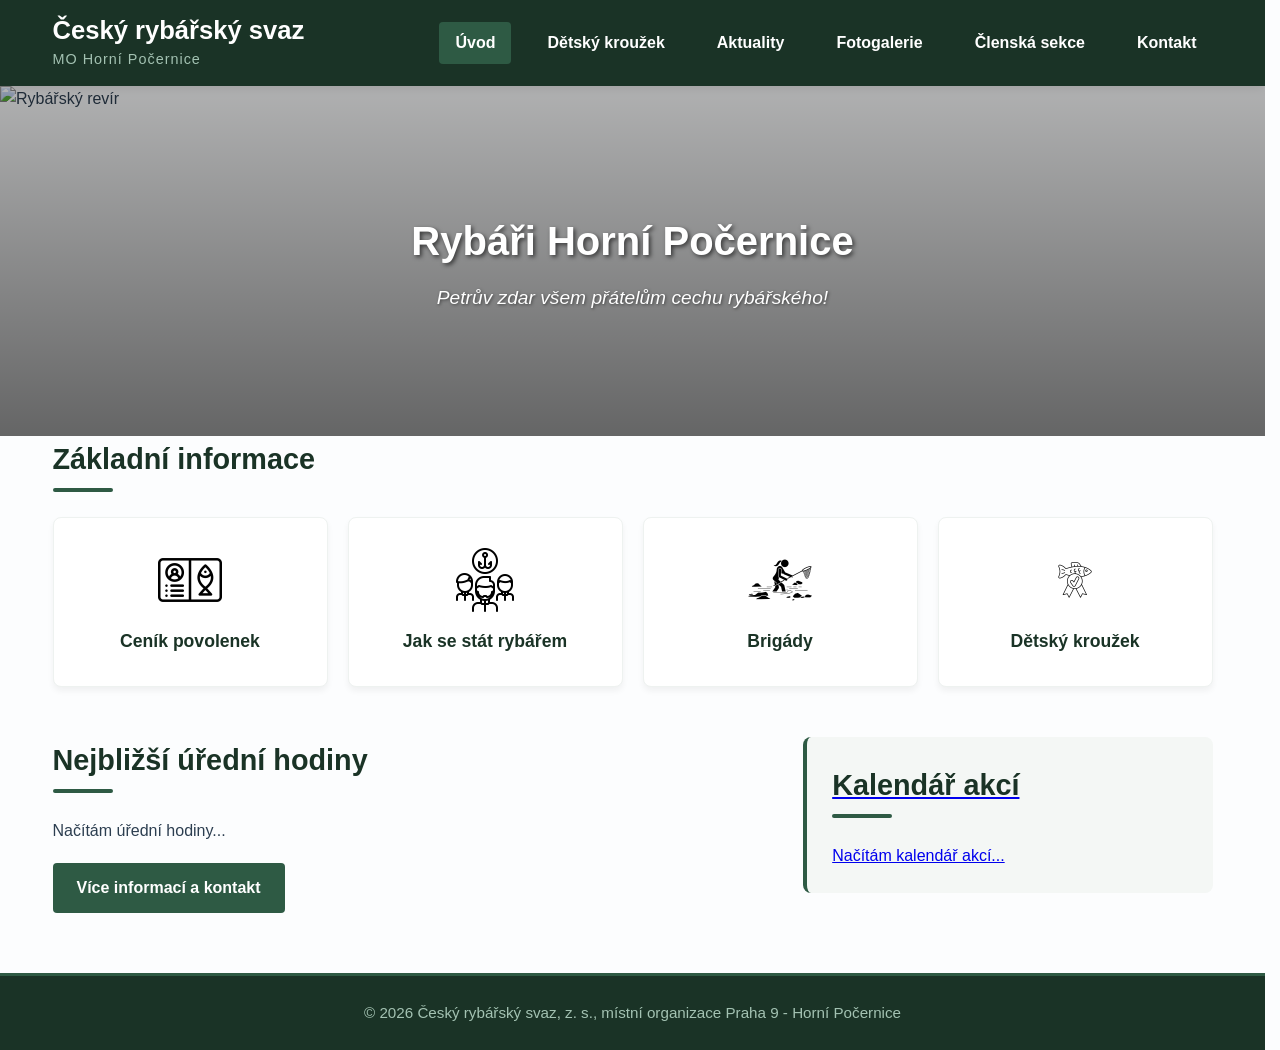
==== index.html @ dadfda5a "Update index.html" ====
<!DOCTYPE html>
<html lang="cs">
<head>
    <meta charset="UTF-8">
    <meta name="viewport" content="width=device-width, initial-scale=1.0">
    <title>ČRS MO Horní Počernice - Oficiální web</title>
    <link rel="stylesheet" href="style.css">
    <link rel="stylesheet" href="https://cdnjs.cloudflare.com/ajax/libs/font-awesome/6.0.0/css/all.min.css">
	<link rel="icon" href="data:image/svg+xml,<svg xmlns='http://www.w3.org/2000/svg' viewBox='0 0 64 64'><circle cx='32' cy='32' r='30' fill='%231a3326'/><path d='M14 32c12-14 26-10 32 0-6 10-20 14-32 0z' fill='%23ffffff'/><path d='M42 32l12-8v16z' fill='%23ffffff'/><circle cx='23' cy='29' r='2' fill='%231a3326'/></svg>">
</head>
<body>
    <header>
        <div class="container header-flex">
            <div class="logo-area">
                <a href="index.html" style="text-decoration: none; color: inherit;">
                    <h1>Český rybářský svaz</h1>
                    <span>MO Horní Počernice</span>
                </a>
            </div>
            <nav>
                <a href="index.html" class="active">Úvod</a>
                <a href="detsky_krouzek.html">Dětský kroužek</a>
                <a href="aktuality.html">Aktuality</a>
				<a href="fotogalerie.html">Fotogalerie</a>
				<a href="clenska_sekce.html">Členská sekce</a>
                <a href="kontakt.html">Kontakt</a>
            </nav>
        </div>
    </header>

    <div class="main-banner">
        <img src="header.png" alt="Rybářský revír" class="banner-image">
        <div class="banner-overlay">
            <div class="container">
                <h2>Rybáři Horní Počernice</h2>
                <p>Petrův zdar všem přátelům cechu rybářského!</p>
            </div>
        </div>
    </div>

    <main class="container">
        <section class="quick-links">
            <h2 class="section-title">Základní informace</h2>
            <div class="grid-links">
                <a href="https://www.rybsvaz.cz/povolenka-k-lovu" class="link-card" target="_blank" rel="noopener noreferrer">
                    <img src="icon-povolenka.png" alt="Povolenky">
                    <span>Ceník povolenek</span>
                </a>
                <a href="https://www.rybsvaz.cz/jak-se-stat-rybarem" class="link-card" target="_blank" rel="noopener noreferrer">
                    <img src="icon-clenstvi.png" alt="Členství">
                    <span>Jak se stát rybářem</span>
                </a>
                <a href="https://www.rybsvaz.cz/mo/-/praha-9-horni-pocernice" class="link-card" target="_blank" rel="noopener noreferrer">
                    <img src="icon-brigady.png" alt="Brigády">
                    <span>Brigády</span>
                </a>
                <a href="detsky_krouzek.html" class="link-card" rel="noopener noreferrer">
                    <img src="icon-zkousky.png" alt="Zkoušky">
                    <span>Dětský kroužek</span>
                </a>
            </div>
        </section>

        <div class="flex-news-cal">
            <section class="news-list">
                <h2 class="section-title">Nejbližší úřední hodiny</h2>
                
                <div class="uredni-hodiny-wrapper">
                    <div id="uredni-hodiny-list">
                        <p>Načítám úřední hodiny...</p>
                    </div>

                    <a href="kontakt.html" class="btn-more" style="margin-top: 20px;">Více informací a kontakt</a>
                </div>
            </section>

            <a href="https://www.rybsvaz.cz/akce?mistniOrganizace=praha-9-horni-pocernice" class="calendar-aside clickable-aside" target="_blank" rel="noopener noreferrer">
                <h2 class="section-title">Kalendář akcí</h2>
    
                <div id="kalendar-list">
                    <p>Načítám kalendář akcí...</p>
                </div>
</a>
        </div>
    </main>

    <footer>
        <div class="container">
            <p>&copy; 2026 Český rybářský svaz, z. s., místní organizace Praha 9 - Horní Počernice</p>
        </div>
    </footer>

    <script src="https://cdn.jsdelivr.net/npm/@supabase/supabase-js@2"></script>
    
    <script src="script.js"></script>
</body>
</html>
---- style.css ----
/* ==========================================================================
   1. ZÁKLADNÍ RESET A NASTAVENÍ STRÁNKY
   ========================================================================== */
* {
    box-sizing: border-box;
    margin: 0;
    padding: 0;
}

html {
    /* FIX: Zabírá místo pro scrollbar dopředu, takže stránka neodskakuje vpravo/vlevo */
    scrollbar-gutter: stable;
}

body {
    font-family: 'Segoe UI', Tahoma, Geneva, Verdana, sans-serif;
    background-color: #fcfdfe;
    color: #2c3e50;
    line-height: 1.6;
}

.container {
    max-width: 1200px;
    margin: 0 auto;
    padding: 0 20px;
}

main {
    padding: 40px 0;
}

/* Společný styl pro nadpisy sekcí / stránek */
.section-title, .page-title {
    font-size: 1.8rem;
    color: #1a3326;
    margin-bottom: 25px;
    position: relative;
    padding-bottom: 10px;
}

.section-title::after, .page-title::after {
    content: '';
    position: absolute;
    bottom: 0;
    left: 0;
    width: 60px;
    height: 4px;
    background-color: #2e5a44;
    border-radius: 2px;
}

/* ==========================================================================
   2. HLAVIČKA A NAVIGACE
   ========================================================================== */
header {
    background-color: #1a3326; /* Tmavá břidlicově zelená */
    color: #ffffff;
    padding: 15px 0;
    box-shadow: 0 2px 10px rgba(0,0,0,0.1);
}

.header-flex {
    display: flex;
    justify-content: space-between;
    align-items: center;
}

.logo-area h1 {
    font-size: 1.6rem;
    font-weight: 700;
    line-height: 1.2;
}

.logo-area span {
    font-size: 0.9rem;
    color: #a3c2b2;
    letter-spacing: 1px;
}

nav {
    display: flex;
    gap: 20px;
}

nav a {
    color: #ffffff;
    text-decoration: none;
    font-weight: 600;
    padding: 8px 16px;
    border-radius: 4px;
    transition: all 0.2s ease;
}

nav a:hover, nav a.active {
    background-color: #2e5a44;
    color: #ffffff;
}

/* ==========================================================================
   3. HLAVNÍ BANNER (HERO SEKCE NA ÚVODU)
   ========================================================================== */
.main-banner {
    position: relative;
    height: 350px;
    overflow: hidden;
}

.banner-image {
    width: 100%;
    height: 100%;
    object-fit: cover;
}

.banner-overlay {
    position: absolute;
    top: 0;
    left: 0;
    right: 0;
    bottom: 0;
    background: linear-gradient(rgba(0,0,0,0.3), rgba(0,0,0,0.6));
    display: flex;
    flex-direction: column;
    justify-content: center;
    align-items: center;
    color: #ffffff;
    text-align: center;
    padding: 0 20px;
}

.banner-overlay h2 {
    font-size: 2.5rem;
    margin-bottom: 10px;
    text-shadow: 2px 2px 4px rgba(0,0,0,0.6);
}

.banner-overlay p {
    font-size: 1.2rem;
    font-style: italic;
    text-shadow: 1px 1px 3px rgba(0,0,0,0.5);
}

/* ==========================================================================
   4. RYCHLÉ ODKAZY (GRID KARTY NA ÚVODU)
   ========================================================================== */
.quick-links {
    margin-bottom: 50px;
}

.grid-links {
    display: grid;
    grid-template-columns: repeat(auto-fit, minmax(220px, 1fr));
    gap: 20px;
}

.link-card {
    display: flex;
    flex-direction: column;
    align-items: center;
    justify-content: center;
    background: #ffffff;
    padding: 30px 20px;
    border-radius: 8px;
    text-decoration: none;
    color: #1a3326;
    box-shadow: 0 4px 6px rgba(0,0,0,0.05);
    border: 1px solid #eef2f0;
    transition: all 0.2s ease;
}

.link-card img {
    width: 64px;
    height: 64px;
    margin-bottom: 15px;
    object-fit: contain;
}

.link-card span {
    font-weight: 700;
    font-size: 1.1rem;
    text-align: center;
}

.link-card:hover {
    transform: translateY(-5px);
    box-shadow: 0 8px 15px rgba(46, 90, 68, 0.12);
    border-color: #2e5a44;
}

/* ==========================================================================
   5. ÚVODNÍ STRÁNKA: ROZVRŽENÍ (AKTUALITY VLEVO + KALENDÁŘ VPRAVO)
   ========================================================================== */
.flex-news-cal {
    display: flex;
    gap: 40px;
}

.news-list {
    flex: 2;
}

.calendar-aside {
    flex: 1;
    background-color: #f4f7f5;
    padding: 25px;
    border-radius: 8px;
    border-left: 4px solid #2e5a44;
    height: fit-content;
}

/* --- STYLOVÁNÍ NÁHLEDŮ AKTUALIT (INDEX) --- */
#aktuality-list {
    display: flex;
    flex-direction: column;
    gap: 20px;
    margin-bottom: 25px;
}

.news-entry {
    display: flex;
    gap: 20px;
    background: #ffffff;
    padding: 15px;
    border-radius: 6px;
    box-shadow: 0 2px 5px rgba(0,0,0,0.05);
    border: 1px solid #eef2f0;
    transition: transform 0.2s ease, box-shadow 0.2s ease;
    
    /* DŮLEŽITÉ: Umožňuje roztáhnout klikací plochu na celou kartu */
    position: relative; 
    cursor: pointer;
}

.news-date {
    background-color: #2e5a44;
    color: #ffffff;
    font-weight: bold;
    padding: 10px;
    border-radius: 6px;
    min-width: 65px;
    height: fit-content;
    text-align: center;
    font-size: 0.9rem;
    letter-spacing: 0.5px;
    box-shadow: 0 2px 4px rgba(0,0,0,0.1);
}

.news-content {
    flex: 1;
}

.news-content h3 {
    margin: 0 0 8px 0;
    font-size: 1.3rem;
}

.news-content h3 a {
    color: #1a3326;
    text-decoration: none;
    transition: color 0.2s;
}

/* TRIK: Neviditelná vrstva odkazu přes celou plochu .news-entry */
.news-entry h3 a::after {
    content: "";
    position: absolute;
    top: 0;
    left: 0;
    right: 0;
    bottom: 0;
    z-index: 1;
}

.news-content p {
    margin: 0;
    color: #555555;
    font-size: 0.95rem;
}

/* Hover efekty pro celou klikací kartu */
.news-entry:hover {
    transform: translateY(-3px);
    box-shadow: 0 5px 15px rgba(46, 90, 68, 0.1);
}

.news-entry:hover .news-content h3 a {
    color: #438463;
}

/* Tlačítko "Všechny aktuality" */
.btn-more {
    display: inline-block;
    background: #2e5a44;
    color: #ffffff;
    text-decoration: none;
    padding: 12px 24px;
    border-radius: 4px;
    font-weight: bold;
    transition: background 0.2s;
}

.btn-more:hover {
    background: #1d3a2b;
}

/* --- ZVLÁŠTNÍ ÚPRAVA PRO KOMPAKTNÍ ÚŘEDNÍ HODINY --- */
.uredni-hodiny-wrapper {
    max-width: 320px;
    width: 100%;
}

.news-entry-hours {
    display: flex;
    gap: 20px;
    background: #ffffff;
    padding: 15px;
    border-radius: 6px;
    box-shadow: 0 2px 5px rgba(0,0,0,0.05);
    border: 1px solid #eef2f0;
    margin-bottom: 15px;
}

.news-content-hours {
    display: flex;
    align-items: center;
    flex: 1;
}

.news-content-hours p {
    margin: 0;
    white-space: nowrap;
    color: #2c3e50;
    font-size: 1rem;
}

.btn-more-hours {
    display: block;
    background: #2e5a44;
    color: #ffffff;
    text-decoration: none;
    padding: 12px 24px;
    border-radius: 4px;
    font-weight: bold;
    transition: background 0.2s;
    margin-top: 20px;
    text-align: center;
}

.btn-more-hours:hover {
    background: #1d3a2b;
}

/* --- STYLOVÁNÍ MINIKALENDÁŘE --- */
#kalendar-list {
    display: flex;
    flex-direction: column;
    gap: 15px;
}

.cal-item {
    display: flex;
    align-items: center;
    gap: 15px;
    padding: 12px 0;
    border-bottom: 1px solid #e0e6e2;
}

.cal-item:last-child {
    border-bottom: none;
}

.cal-date {
    background: #ffffff;
    border: 2px solid #2e5a44;
    border-radius: 6px;
    min-width: 55px;
    text-align: center;
    box-shadow: 0 2px 4px rgba(0,0,0,0.05);
    overflow: hidden;
}

.cal-date strong {
    display: block;
    font-size: 1.3rem;
    color: #2e5a44;
    padding-top: 3px;
    line-height: 1.1;
}

.cal-date span {
    display: block;
    background: #2e5a44;
    color: #ffffff;
    font-size: 0.75rem;
    text-transform: uppercase;
    padding: 2px 0;
    font-weight: bold;
}

.cal-info {
    font-weight: 600;
    color: #1a3326;
    font-size: 1rem;
    line-height: 1.3;
}

.cal-info small {
    color: #666666;
    font-weight: normal;
    display: inline-block;
    margin-top: 4px;
}

/* ==========================================================================
   6. STRÁNKA: AKTUALITY (AKTUALITY.HTML - PROUD PLNÝCH ČLÁNKŮ)
   ========================================================================== */
.archiv-stream {
    display: flex;
    flex-direction: column;
    gap: 40px;
    margin-top: 30px;
}

.full-article-card {
    background: #ffffff;
    padding: 35px;
    border-radius: 8px;
    box-shadow: 0 4px 10px rgba(0,0,0,0.04);
    border: 1px solid #eef2f0;
}

.article-meta {
    display: inline-block;
    background: #2e5a44;
    color: #ffffff;
    padding: 5px 12px;
    border-radius: 4px;
    font-weight: bold;
    font-size: 0.9rem;
    margin-bottom: 15px;
}

.full-article-card h2 {
    color: #1a3326;
    font-size: 1.8rem;
    margin-bottom: 15px;
    line-height: 1.3;
}

.article-image {
    width: 100%;
    max-height: 450px;
    object-fit: cover;
    border-radius: 6px;
    margin-bottom: 20px;
}

.article-perex {
    font-size: 1.15rem;
    color: #4a5568;
    font-style: italic;
    margin-bottom: 20px;
    line-height: 1.6;
    border-left: 4px solid #2e5a44;
    padding-left: 15px;
}

.article-body {
    font-size: 1.05rem;
    color: #2d3748;
    line-height: 1.8;
    white-space: pre-line; /* Klíčové: drží odstavce a entery ze Supabase */
}

/* ==========================================================================
   7. STRÁNKA: KONTAKT (KONTAKT.HTML)
   ========================================================================== */
.contact-grid {
    display: grid;
    grid-template-columns: 1fr 1fr;
    gap: 40px;
    align-items: start;
}

.contact-info {
    display: flex;
    flex-direction: column;
    gap: 25px;
}

.contact-card {
    background: #ffffff;
    padding: 25px;
    border-radius: 8px;
    border: 1px solid #eef2f0;
    border-left: 4px solid #2e5a44;
    box-shadow: 0 3px 8px rgba(0,0,0,0.02);
}

.contact-card h3 {
    color: #1a3326;
    font-size: 1.25rem;
    margin-bottom: 15px;
    display: flex;
    align-items: center;
    gap: 12px;
}

.contact-card h3 i {
    color: #2e5a44;
    font-size: 1.2rem;
}

.contact-card p {
    margin-bottom: 10px;
    color: #4a5568;
}

.contact-card p:last-child {
    margin-bottom: 0;
}

.contact-card strong {
    color: #1a3326;
}

.contact-card a {
    color: #2e5a44;
    text-decoration: none;
    font-weight: 600;
    transition: color 0.2s;
}

.contact-card a:hover {
    color: #438463;
    text-decoration: underline;
}

/* Úřední hodiny v tabulce */
.hours-table {
    width: 100%;
    margin-top: 15px;
    border-collapse: collapse;
}

.hours-table td {
    padding: 8px 0;
    color: #4a5568;
    border-bottom: 1px solid #f0f4f2;
}

.hours-table tr:last-child td {
    border-bottom: none;
}

.hours-table td:first-child {
    width: 30%;
    color: #1a3326;
}

/* --- NOVÝ MODERNÍ GRID PRO ÚŘEDNÍ HODINY ZE SUPABASE --- */
.hours-card-full {
    background: #ffffff;
    border: 1px solid #eef2f0;       /* 1. Nejdřív jemný rámeček kolem dokola */
    border-left: 4px solid #2e5a44;  /* 2. Až POTOM silná zelená linka vlevo */
    border-radius: 8px;
    box-shadow: 0 4px 12px rgba(0,0,0,0.04);
    padding: 25px;
    margin-top: 20px;
}

.hours-header-full {
    display: flex;
    justify-content: space-between;
    align-items: center;
    border-bottom: 1px solid #e0e6e2;
    padding-bottom: 15px;
    margin-bottom: 20px;
    flex-wrap: wrap;
    gap: 15px;
}

.hours-title-full {
    display: flex;
    align-items: center;
    gap: 12px;
}

.hours-icon-full {
    font-size: 1.4rem;
    color: #2e5a44;
}

.hours-title-full h3 {
    margin: 0;
    color: #1a3326;
    font-size: 1.3rem;
    font-weight: 700;
}

.hours-title-full p {
    margin: 4px 0 0 0;
    color: #666666;
    font-size: 0.95rem;
}

.hours-time-badge-full {
    background: #f4f7f5;
    color: #2e5a44;
    padding: 8px 16px;
    border-radius: 20px;
    font-weight: 600;
    font-size: 1rem;
    display: flex;
    align-items: center;
    gap: 8px;
    border: 1px solid #e0e6e2;
}

.hours-grid-full {
    display: grid;
    grid-template-columns: repeat(auto-fill, minmax(110px, 1fr));
    gap: 12px;
}

.date-badge-full {
    background: #fcfdfe;
    border: 1px solid #eef2f0;
    border-radius: 6px;
    padding: 14px 8px;
    text-align: center;
    display: flex;
    flex-direction: column;
    justify-content: center;
    align-items: center;
    transition: all 0.2s ease-in-out;
}

.date-badge-full:hover {
    border-color: #2e5a44;
    background: #f4f7f5;
    transform: translateY(-2px);
}

.date-text-full {
    color: #1a3326;
    font-weight: 600;
    font-size: 1.05rem;
}

.date-badge-next-full {
    background: #f4f7f5;
    border-color: #2e5a44;
    box-shadow: 0 2px 6px rgba(46, 90, 68, 0.12);
}

.date-badge-next-full .date-text-full {
    color: #2e5a44;
    font-weight: 700;
}

.next-label-full {
    font-size: 0.65rem;
    text-transform: uppercase;
    background: #2e5a44;
    color: #ffffff;
    padding: 2px 6px;
    border-radius: 4px;
    margin-bottom: 6px;
    font-weight: 700;
    letter-spacing: 0.5px;
}

/* Sekce s mapou */
.contact-map {
    height: 100%;
}

.map-wrapper {
    width: 100%;
    height: 100%;
    min-height: 500px;
    border-radius: 8px;
    overflow: hidden;
    box-shadow: 0 4px 12px rgba(0,0,0,0.05);
    border: 1px solid #eef2f0;
}

/* ==========================================================================
   8. PATIČKA
   ========================================================================== */
footer {
    background-color: #1a3326;
    color: #a3c2b2;
    text-align: center;
    padding: 25px 0;
    margin-top: 60px;
    font-size: 0.95rem;
    border-top: 3px solid #2e5a44;
}

/* ==========================================================================
   9. RESPONSIVITA (MEDIA QUERIES PRO MOBILY A TABLETY)
   ========================================================================== */
@media (max-width: 992px) {
    .flex-news-cal {
        flex-direction: column;
        gap: 40px;
    }
    
    .uredni-hodiny-wrapper {
        max-width: 100%; /* Na tabletech/mobilech ať se roztáhnou na plnou šířku */
    }

    .contact-grid {
        grid-template-columns: 1fr;
        gap: 30px;
    }

    .map-wrapper {
        min-height: 350px;
    }
}

@media (max-width: 768px) {
    .header-flex {
        flex-direction: column;
        gap: 15px;
        text-align: center;
    }

    .main-banner {
        height: 250px;
    }

    .banner-overlay h2 {
        font-size: 1.8rem;
    }

    .news-entry, .news-entry-hours {
        flex-direction: column;
        gap: 12px;
    }

    .news-date {
        min-width: auto;
        display: inline-block;
        align-self: flex-start;
        padding: 6px 15px;
    }
    
    .full-article-card {
        padding: 20px;
    }
}

/* ==========================================================================
   10. SEKCE: MODERNÍ KOMPAKTNÍ FOTOGALERIE (ALBA V MŘÍŽCE)
   ========================================================================== */
.albums-grid {
    display: grid;
    grid-template-columns: repeat(auto-fill, minmax(320px, 1fr)); /* Na velkém monitoru vytvoří 3 sloupce */
    gap: 30px;
    margin-top: 20px;
}

.album-card {
    background: #ffffff;
    border: 1px solid #eef2f0;
    border-radius: 8px;
    overflow: hidden;
    text-decoration: none;
    box-shadow: 0 4px 10px rgba(0,0,0,0.03);
    transition: transform 0.3s ease, box-shadow 0.3s ease, border-color 0.3s ease;
    display: flex;
    flex-direction: column;
}

.album-card-image {
    position: relative;
    width: 100%;
    aspect-ratio: 4 / 3;
    overflow: hidden;
    background-color: #f4f7f5;
}

.album-card-image img {
    width: 100%;
    height: 100%;
    object-fit: cover;
    display: block;
    transition: transform 0.3s ease;
}

/* Počet fotek v rohu alba */
.album-card-badge {
    position: absolute;
    top: 15px;
    right: 15px;
    background: rgba(26, 51, 38, 0.85); /* Tmavě zelená s průhledností */
    color: #ffffff;
    padding: 4px 12px;
    border-radius: 20px;
    font-size: 0.8rem;
    font-weight: 600;
    backdrop-filter: blur(3px);
}

.album-card-info {
    padding: 18px;
    border-top: 1px solid #f4f7f5;
}

.album-card-info h3 {
    color: #1a3326;
    font-size: 1.15rem;
    font-weight: 700;
    margin: 0;
    transition: color 0.2s ease;
}

/* Efekty při najetí myší na kartu */
.album-card:hover {
    transform: translateY(-5px);
    box-shadow: 0 8px 20px rgba(46, 90, 68, 0.1);
    border-color: #2e5a44;
}

.album-card:hover .album-card-image img {
    transform: scale(1.04);
}

.album-card:hover .album-card-info h3 {
    color: #2e5a44;
}

/* Přizpůsobení pro mobilní telefony */
@media (max-width: 768px) {
    .albums-grid {
        grid-template-columns: 1fr; /* Na mobilu jedno album na řádek přes celou šířku */
        gap: 20px;
    }
}

/* ==========================================================================
   11. SEKCE: ČLENSKÁ SEKCE A PCLOUD ÚLOŽIŠTĚ
   ========================================================================== */
.member-login-card {
    max-width: 450px;
    margin: 60px auto;
    background: #ffffff;
    border: 1px solid #eef2f0;
    border-radius: 8px;
    padding: 40px 30px;
    box-shadow: 0 10px 25px rgba(0,0,0,0.05);
    text-align: center;
}

.login-header {
    margin-bottom: 25px;
}

.login-icon {
    font-size: 2.5rem;
    color: #2e5a44;
    margin-bottom: 15px;
    background: #f4f7f5;
    width: 70px;
    height: 70px;
    line-height: 70px;
    border-radius: 50%;
    display: inline-block;
}

.login-header h3 {
    color: #1a3326;
    font-size: 1.3rem;
    margin-bottom: 8px;
}

.login-header p {
    color: #666;
    font-size: 0.95rem;
}

.member-login-card input[type="password"] {
    width: 100%;
    padding: 12px 15px;
    border: 1px solid #d0dad5;
    border-radius: 6px;
    font-size: 1rem;
    margin-bottom: 15px;
    outline: none;
    transition: border-color 0.2s;
    text-align: center;
}

.member-login-card input[type="password"]:focus {
    border-color: #2e5a44;
    box-shadow: 0 0 0 3px rgba(46, 90, 68, 0.1);
}

.btn-login {
    width: 100%;
    background-color: #2e5a44;
    color: #ffffff;
    border: none;
    padding: 12px;
    font-size: 1rem;
    font-weight: 600;
    border-radius: 6px;
    cursor: pointer;
    transition: background-color 0.2s;
}

.btn-login:hover {
    background-color: #1a3326;
}

.login-error {
    color: #c0392b;
    font-size: 0.9rem;
    margin-top: 15px;
    font-weight: 600;
}

/* Panel po přihlášení */
.member-welcome-bar {
    display: flex;
    justify-content: space-between;
    align-items: center;
    background: #ffffff;
    border: 1px solid #eef2f0;
    padding: 15px 25px;
    border-radius: 8px;
    margin-bottom: 25px;
    box-shadow: 0 2px 5px rgba(0,0,0,0.02);
}

.status-badge {
    background: #e8f5e9;
    color: #2e7d32;
    padding: 3px 10px;
    border-radius: 4px;
    font-size: 0.8rem;
    font-weight: 700;
    display: inline-block;
    margin-bottom: 4px;
}

.member-welcome-bar p {
    color: #555;
    font-size: 0.95rem;
    margin: 0;
}

.btn-logout {
    background: transparent;
    border: 1px solid #d0dad5;
    color: #666;
    padding: 8px 14px;
    border-radius: 6px;
    cursor: pointer;
    font-weight: 600;
    font-size: 0.9rem;
    transition: all 0.2s;
}

.btn-logout:hover {
    background: #fdf2f2;
    color: #c0392b;
    border-color: #f5c2c2;
}

/* Obálka pro pCloud iframe */
.pcloud-iframe-container {
    background: #ffffff;
    border: 1px solid #eef2f0;
    border-radius: 8px;
    overflow: hidden;
    box-shadow: 0 4px 15px rgba(0,0,0,0.03);
}

@media (max-width: 768px) {
    .member-welcome-bar {
        flex-direction: column;
        align-items: flex-start;
        gap: 15px;
    }
    .btn-logout {
        width: 100%;
        text-align: center;
    }
}
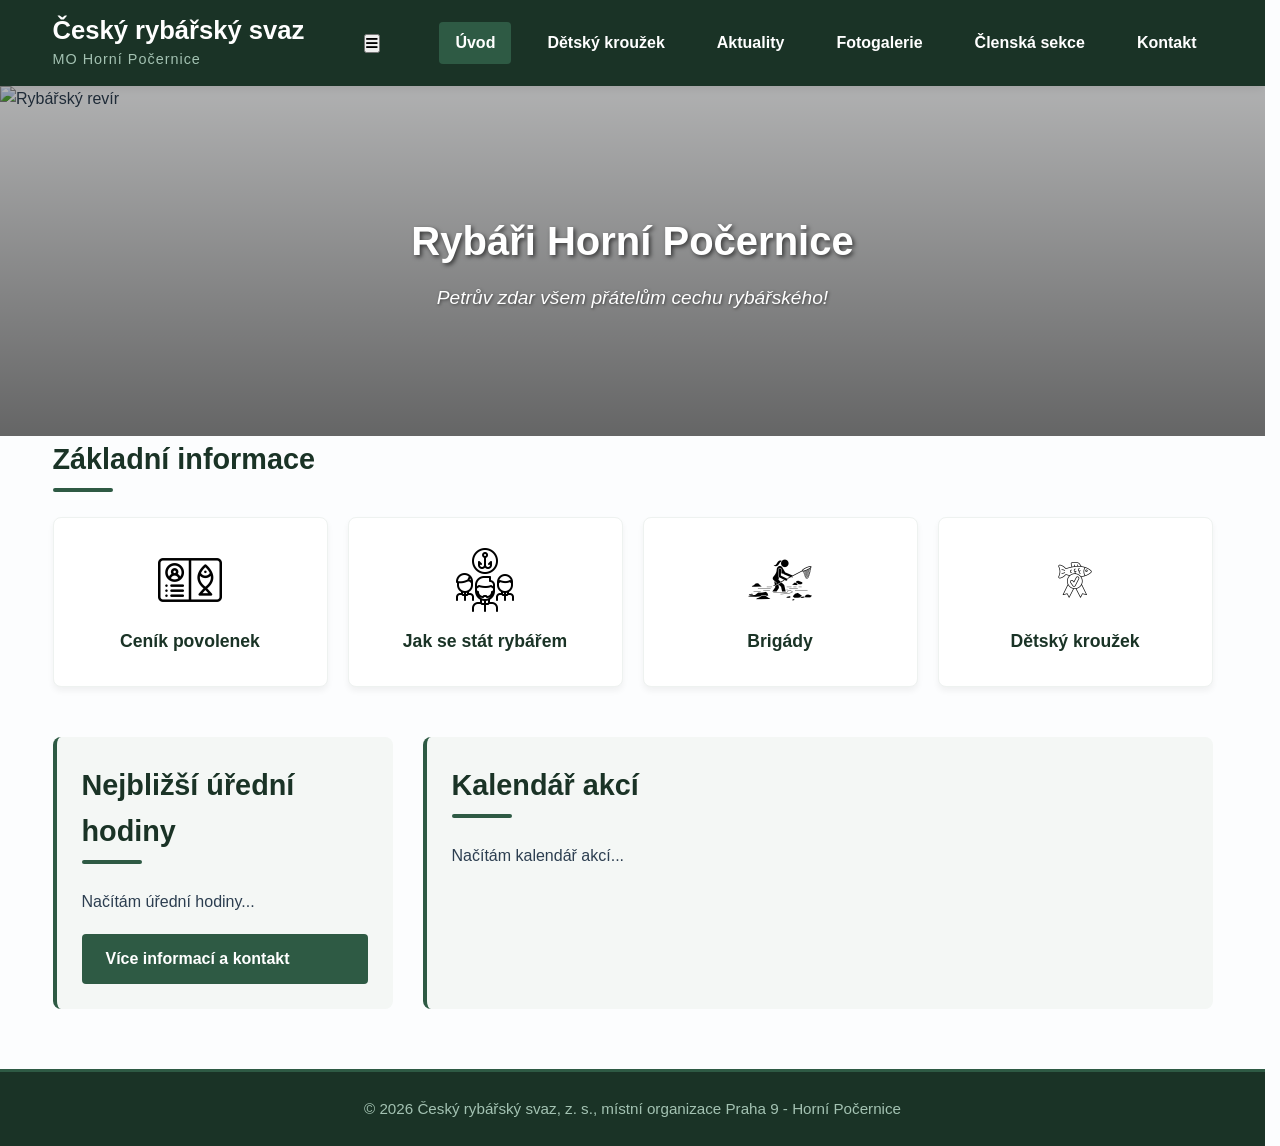
==== commit d7ed2a64: "Update index.html" ====
--- a/index.html
+++ b/index.html
@@ -17,6 +17,12 @@
                     <span>MO Horní Počernice</span>
                 </a>
             </div>
+			
+			<!-- Tlačítko Hamburger menu pro mobily -->
+            <button class="mobile-menu-btn" onclick="document.querySelector('nav').classList.toggle('nav-open')">
+                <i class="fa-solid fa-bars"></i>
+            </button>
+			
             <nav>
                 <a href="index.html" class="active">Úvod</a>
                 <a href="detsky_krouzek.html">Dětský kroužek</a>
--- a/style.css
+++ b/style.css
@@ -187,24 +187,54 @@
 }
 
 /* ==========================================================================
-   5. ÚVODNÍ STRÁNKA: ROZVRŽENÍ (AKTUALITY VLEVO + KALENDÁŘ VPRAVO)
+   5. ÚVODNÍ STRÁNKA: ROZVRŽENÍ (ÚŘEDNÍ HODINY + KALENDÁŘ)
    ========================================================================== */
 .flex-news-cal {
     display: flex;
-    gap: 40px;
-}
-
+    gap: 30px;
+    align-items: stretch; /* Zajistí stejnou výšku obou sloupců */
+}
+
+/* Levý sloupec - Úřední hodiny (kompaktní karta) */
 .news-list {
-    flex: 2;
-}
-
-.calendar-aside {
+    flex: 0 0 340px; /* Zachová kompaktní šířku, aby text nebyl roztažený */
+    background-color: #f4f7f5;
+    padding: 25px;
+    border-radius: 8px;
+    border-left: 4px solid #2e5a44;
+    display: flex;
+    flex-direction: column;
+}
+
+.uredni-hodiny-wrapper {
+    width: 100%;
+    display: flex;
+    flex-direction: column;
+    flex-grow: 1;
+    justify-content: space-between; /* Přilepí tlačítko dolů */
+}
+
+/* Pravý sloupec - Klikatelný kalendář (vyplní zbytek místa) */
+a.clickable-aside {
     flex: 1;
     background-color: #f4f7f5;
     padding: 25px;
     border-radius: 8px;
     border-left: 4px solid #2e5a44;
-    height: fit-content;
+    text-decoration: none;
+    color: inherit;
+    display: flex;
+    flex-direction: column;
+    transition: transform 0.2s ease, box-shadow 0.2s ease;
+}
+
+a.clickable-aside:hover {
+    transform: translateY(-3px);
+    box-shadow: 0 8px 20px rgba(46, 90, 68, 0.12);
+}
+
+a.clickable-aside .section-title {
+    color: #1a3326;
 }
 
 /* --- STYLOVÁNÍ NÁHLEDŮ AKTUALIT (INDEX) --- */
@@ -303,11 +333,6 @@
 }
 
 /* --- ZVLÁŠTNÍ ÚPRAVA PRO KOMPAKTNÍ ÚŘEDNÍ HODINY --- */
-.uredni-hodiny-wrapper {
-    max-width: 320px;
-    width: 100%;
-}
-
 .news-entry-hours {
     display: flex;
     gap: 20px;
@@ -533,6 +558,36 @@
 .contact-card a:hover {
     color: #438463;
     text-decoration: underline;
+}
+
+/* --- KLIKATELNÁ KARTA V KONTAKTECH --- */
+a.clickable-card {
+    display: block;
+    text-decoration: none;
+    color: inherit;
+    transition: transform 0.2s ease, box-shadow 0.2s ease, border-color 0.2s ease;
+}
+
+a.clickable-card:hover {
+    transform: translateY(-3px);
+    box-shadow: 0 8px 20px rgba(46, 90, 68, 0.12);
+    border-color: #2e5a44;
+}
+
+/* Vizuální nápověda u odkazu na svaz */
+.card-link-hint {
+    margin-top: 15px;
+    padding-top: 10px;
+    border-top: 1px dashed #e0e6e2;
+    font-size: 0.9rem;
+    color: #2e5a44;
+    font-weight: 600;
+    text-align: right;
+    transition: color 0.2s ease;
+}
+
+a.clickable-card:hover .card-link-hint {
+    color: #438463;
 }
 
 /* Úřední hodiny v tabulce */
@@ -704,11 +759,12 @@
 @media (max-width: 992px) {
     .flex-news-cal {
         flex-direction: column;
-        gap: 40px;
+        gap: 30px; /* Upravena mezera pro shodu s novým layoutem */
     }
     
-    .uredni-hodiny-wrapper {
-        max-width: 100%; /* Na tabletech/mobilech ať se roztáhnou na plnou šířku */
+    .news-list {
+        flex: 1 1 auto;
+        width: 100%; /* Na mobilu se roztáhne přes celou šířku místo 340px */
     }
 
     .contact-grid {
@@ -726,6 +782,21 @@
         flex-direction: column;
         gap: 15px;
         text-align: center;
+    }
+
+    /* --- OPTIMALIZACE NAVIGACE PRO MOBILNÍ TELEFONY --- */
+    nav {
+        flex-wrap: wrap;           /* Povolí zalomení tlačítek na více řádků */
+        justify-content: center;   /* Zarovná tlačítka na střed */
+        gap: 8px;                  /* Zmenší mezery mezi tlačítky pro úsporu místa */
+        width: 100%;
+    }
+
+    nav a {
+        padding: 8px 12px;         /* Mírně zmenší vnitřní odsazení */
+        font-size: 0.9rem;          /* Jemně zmenší písmo pro lepší vměstnání */
+        background-color: rgba(255, 255, 255, 0.08); /* Jemný tmavý podklad pro čisté mobilní tlačítko */
+        border-radius: 6px;
     }
 
     .main-banner {
@@ -990,4 +1061,4 @@
         width: 100%;
         text-align: center;
     }
-}+}
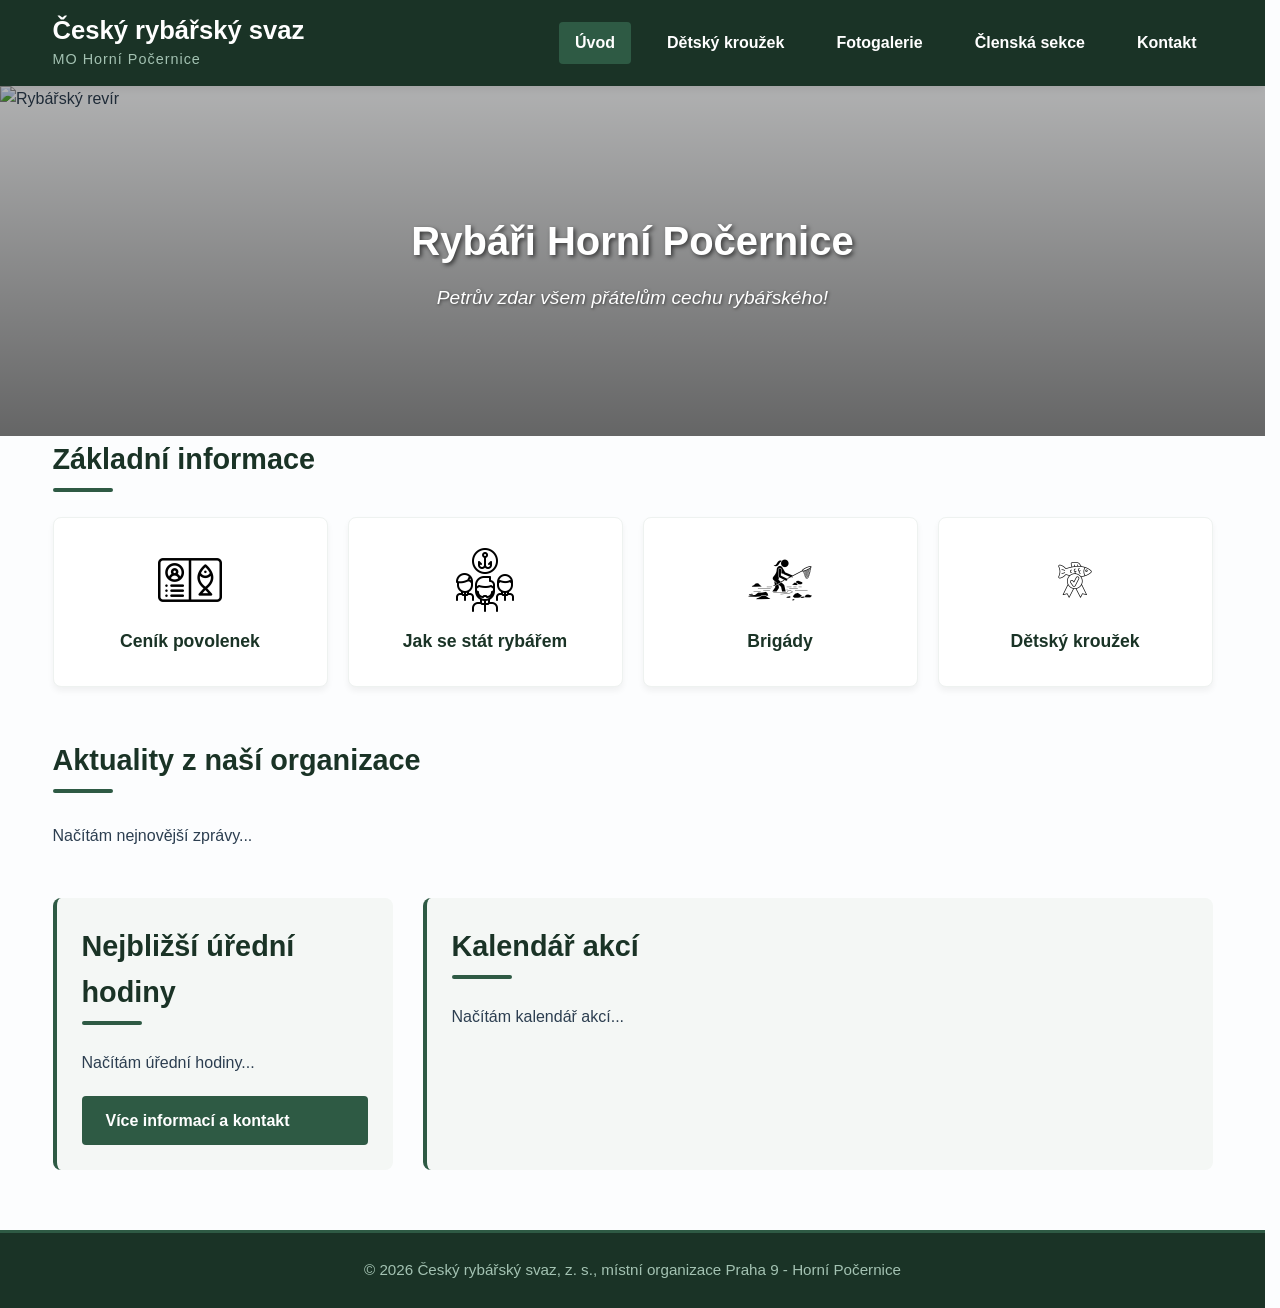
==== commit 6cee169a: "změna aktualit na hlavní stranu" ====
--- a/index.html
+++ b/index.html
@@ -26,7 +26,6 @@
             <nav>
                 <a href="index.html" class="active">Úvod</a>
                 <a href="detsky_krouzek.html">Dětský kroužek</a>
-                <a href="aktuality.html">Aktuality</a>
 				<a href="fotogalerie.html">Fotogalerie</a>
 				<a href="clenska_sekce.html">Členská sekce</a>
                 <a href="kontakt.html">Kontakt</a>
@@ -45,6 +44,7 @@
     </div>
 
     <main class="container">
+        <!-- 1. Rychlé odkazy -->
         <section class="quick-links">
             <h2 class="section-title">Základní informace</h2>
             <div class="grid-links">
@@ -67,6 +67,15 @@
             </div>
         </section>
 
+        <!-- 2. Kompletní stream aktualit bez prokliků -->
+        <section id="aktuality" class="latest-news-section" style="margin-bottom: 50px;">
+            <h2 class="section-title">Aktuality z naší organizace</h2>
+            <div id="aktuality-index-list" class="archiv-stream">
+                <p>Načítám nejnovější zprávy...</p>
+            </div>
+        </section>
+
+        <!-- 3. Úřední hodiny a Kalendář -->
         <div class="flex-news-cal">
             <section class="news-list">
                 <h2 class="section-title">Nejbližší úřední hodiny</h2>
@@ -86,7 +95,7 @@
                 <div id="kalendar-list">
                     <p>Načítám kalendář akcí...</p>
                 </div>
-</a>
+            </a>
         </div>
     </main>
 
@@ -97,7 +106,6 @@
     </footer>
 
     <script src="https://cdn.jsdelivr.net/npm/@supabase/supabase-js@2"></script>
-    
     <script src="script.js"></script>
 </body>
-</html>
+</html>
--- a/style.css
+++ b/style.css
@@ -63,6 +63,7 @@
     display: flex;
     justify-content: space-between;
     align-items: center;
+    flex-wrap: wrap; /* Pro přehledné rozbalení na mobilu */
 }
 
 .logo-area h1 {
@@ -94,6 +95,23 @@
 nav a:hover, nav a.active {
     background-color: #2e5a44;
     color: #ffffff;
+}
+
+/* Tlačítko Hamburger menu na výchozím rozlišení skryté */
+.mobile-menu-btn {
+    display: none;
+    background: #2e5a44;
+    color: #ffffff;
+    border: none;
+    padding: 10px 14px;
+    border-radius: 6px;
+    font-size: 1.3rem;
+    cursor: pointer;
+    transition: background-color 0.2s ease;
+}
+
+.mobile-menu-btn:hover {
+    background-color: #438463;
 }
 
 /* ==========================================================================
@@ -192,12 +210,11 @@
 .flex-news-cal {
     display: flex;
     gap: 30px;
-    align-items: stretch; /* Zajistí stejnou výšku obou sloupců */
-}
-
-/* Levý sloupec - Úřední hodiny (kompaktní karta) */
+    align-items: stretch;
+}
+
 .news-list {
-    flex: 0 0 340px; /* Zachová kompaktní šířku, aby text nebyl roztažený */
+    flex: 0 0 340px;
     background-color: #f4f7f5;
     padding: 25px;
     border-radius: 8px;
@@ -211,10 +228,9 @@
     display: flex;
     flex-direction: column;
     flex-grow: 1;
-    justify-content: space-between; /* Přilepí tlačítko dolů */
-}
-
-/* Pravý sloupec - Klikatelný kalendář (vyplní zbytek místa) */
+    justify-content: space-between;
+}
+
 a.clickable-aside {
     flex: 1;
     background-color: #f4f7f5;
@@ -237,7 +253,6 @@
     color: #1a3326;
 }
 
-/* --- STYLOVÁNÍ NÁHLEDŮ AKTUALIT (INDEX) --- */
 #aktuality-list {
     display: flex;
     flex-direction: column;
@@ -254,8 +269,6 @@
     box-shadow: 0 2px 5px rgba(0,0,0,0.05);
     border: 1px solid #eef2f0;
     transition: transform 0.2s ease, box-shadow 0.2s ease;
-    
-    /* DŮLEŽITÉ: Umožňuje roztáhnout klikací plochu na celou kartu */
     position: relative; 
     cursor: pointer;
 }
@@ -289,7 +302,6 @@
     transition: color 0.2s;
 }
 
-/* TRIK: Neviditelná vrstva odkazu přes celou plochu .news-entry */
 .news-entry h3 a::after {
     content: "";
     position: absolute;
@@ -306,7 +318,6 @@
     font-size: 0.95rem;
 }
 
-/* Hover efekty pro celou klikací kartu */
 .news-entry:hover {
     transform: translateY(-3px);
     box-shadow: 0 5px 15px rgba(46, 90, 68, 0.1);
@@ -316,7 +327,6 @@
     color: #438463;
 }
 
-/* Tlačítko "Všechny aktuality" */
 .btn-more {
     display: inline-block;
     background: #2e5a44;
@@ -332,7 +342,6 @@
     background: #1d3a2b;
 }
 
-/* --- ZVLÁŠTNÍ ÚPRAVA PRO KOMPAKTNÍ ÚŘEDNÍ HODINY --- */
 .news-entry-hours {
     display: flex;
     gap: 20px;
@@ -374,7 +383,6 @@
     background: #1d3a2b;
 }
 
-/* --- STYLOVÁNÍ MINIKALENDÁŘE --- */
 #kalendar-list {
     display: flex;
     flex-direction: column;
@@ -436,7 +444,7 @@
 }
 
 /* ==========================================================================
-   6. STRÁNKA: AKTUALITY (AKTUALITY.HTML - PROUD PLNÝCH ČLÁNKŮ)
+   6. STRÁNKA: AKTUALITY
    ========================================================================== */
 .archiv-stream {
     display: flex;
@@ -493,11 +501,11 @@
     font-size: 1.05rem;
     color: #2d3748;
     line-height: 1.8;
-    white-space: pre-line; /* Klíčové: drží odstavce a entery ze Supabase */
+    white-space: pre-line;
 }
 
 /* ==========================================================================
-   7. STRÁNKA: KONTAKT (KONTAKT.HTML)
+   7. STRÁNKA: KONTAKT
    ========================================================================== */
 .contact-grid {
     display: grid;
@@ -560,7 +568,6 @@
     text-decoration: underline;
 }
 
-/* --- KLIKATELNÁ KARTA V KONTAKTECH --- */
 a.clickable-card {
     display: block;
     text-decoration: none;
@@ -574,7 +581,6 @@
     border-color: #2e5a44;
 }
 
-/* Vizuální nápověda u odkazu na svaz */
 .card-link-hint {
     margin-top: 15px;
     padding-top: 10px;
@@ -590,7 +596,6 @@
     color: #438463;
 }
 
-/* Úřední hodiny v tabulce */
 .hours-table {
     width: 100%;
     margin-top: 15px;
@@ -612,11 +617,10 @@
     color: #1a3326;
 }
 
-/* --- NOVÝ MODERNÍ GRID PRO ÚŘEDNÍ HODINY ZE SUPABASE --- */
 .hours-card-full {
     background: #ffffff;
-    border: 1px solid #eef2f0;       /* 1. Nejdřív jemný rámeček kolem dokola */
-    border-left: 4px solid #2e5a44;  /* 2. Až POTOM silná zelená linka vlevo */
+    border: 1px solid #eef2f0;
+    border-left: 4px solid #2e5a44;
     border-radius: 8px;
     box-shadow: 0 4px 12px rgba(0,0,0,0.04);
     padding: 25px;
@@ -725,7 +729,6 @@
     letter-spacing: 0.5px;
 }
 
-/* Sekce s mapou */
 .contact-map {
     height: 100%;
 }
@@ -759,12 +762,12 @@
 @media (max-width: 992px) {
     .flex-news-cal {
         flex-direction: column;
-        gap: 30px; /* Upravena mezera pro shodu s novým layoutem */
+        gap: 30px;
     }
     
     .news-list {
         flex: 1 1 auto;
-        width: 100%; /* Na mobilu se roztáhne přes celou šířku místo 340px */
+        width: 100%;
     }
 
     .contact-grid {
@@ -779,24 +782,39 @@
 
 @media (max-width: 768px) {
     .header-flex {
+        flex-direction: row;
+        justify-content: space-between;
+        align-items: center;
+        text-align: left;
+    }
+
+    /* Zobrazíme tlačítko pro hamburger menu */
+    .mobile-menu-btn {
+        display: block;
+    }
+
+    /* Navigace na mobilu: ve výchozím stavu skrytá */
+    nav {
+        display: none;
         flex-direction: column;
-        gap: 15px;
+        width: 100%;
+        gap: 8px;
+        margin-top: 15px;
+        padding-top: 15px;
+        border-top: 1px solid #2e5a44;
+    }
+
+    /* Třída pridana přes JS při kliknutí na hamburger */
+    nav.nav-open {
+        display: flex;
+    }
+
+    nav a {
         text-align: center;
-    }
-
-    /* --- OPTIMALIZACE NAVIGACE PRO MOBILNÍ TELEFONY --- */
-    nav {
-        flex-wrap: wrap;           /* Povolí zalomení tlačítek na více řádků */
-        justify-content: center;   /* Zarovná tlačítka na střed */
-        gap: 8px;                  /* Zmenší mezery mezi tlačítky pro úsporu místa */
-        width: 100%;
-    }
-
-    nav a {
-        padding: 8px 12px;         /* Mírně zmenší vnitřní odsazení */
-        font-size: 0.9rem;          /* Jemně zmenší písmo pro lepší vměstnání */
-        background-color: rgba(255, 255, 255, 0.08); /* Jemný tmavý podklad pro čisté mobilní tlačítko */
+        padding: 10px 16px;
+        background-color: rgba(255, 255, 255, 0.08);
         border-radius: 6px;
+        font-size: 1rem;
     }
 
     .main-banner {
@@ -825,11 +843,11 @@
 }
 
 /* ==========================================================================
-   10. SEKCE: MODERNÍ KOMPAKTNÍ FOTOGALERIE (ALBA V MŘÍŽCE)
+   10. SEKCE: FOTOGALERIE
    ========================================================================== */
 .albums-grid {
     display: grid;
-    grid-template-columns: repeat(auto-fill, minmax(320px, 1fr)); /* Na velkém monitoru vytvoří 3 sloupce */
+    grid-template-columns: repeat(auto-fill, minmax(320px, 1fr));
     gap: 30px;
     margin-top: 20px;
 }
@@ -862,12 +880,11 @@
     transition: transform 0.3s ease;
 }
 
-/* Počet fotek v rohu alba */
 .album-card-badge {
     position: absolute;
     top: 15px;
     right: 15px;
-    background: rgba(26, 51, 38, 0.85); /* Tmavě zelená s průhledností */
+    background: rgba(26, 51, 38, 0.85);
     color: #ffffff;
     padding: 4px 12px;
     border-radius: 20px;
@@ -889,7 +906,6 @@
     transition: color 0.2s ease;
 }
 
-/* Efekty při najetí myší na kartu */
 .album-card:hover {
     transform: translateY(-5px);
     box-shadow: 0 8px 20px rgba(46, 90, 68, 0.1);
@@ -904,16 +920,15 @@
     color: #2e5a44;
 }
 
-/* Přizpůsobení pro mobilní telefony */
 @media (max-width: 768px) {
     .albums-grid {
-        grid-template-columns: 1fr; /* Na mobilu jedno album na řádek přes celou šířku */
+        grid-template-columns: 1fr;
         gap: 20px;
     }
 }
 
 /* ==========================================================================
-   11. SEKCE: ČLENSKÁ SEKCE A PCLOUD ÚLOŽIŠTĚ
+   11. SEKCE: ČLENSKÁ SEKCE
    ========================================================================== */
 .member-login-card {
     max-width: 450px;
@@ -994,7 +1009,6 @@
     font-weight: 600;
 }
 
-/* Panel po přihlášení */
 .member-welcome-bar {
     display: flex;
     justify-content: space-between;
@@ -1042,7 +1056,6 @@
     border-color: #f5c2c2;
 }
 
-/* Obálka pro pCloud iframe */
 .pcloud-iframe-container {
     background: #ffffff;
     border: 1px solid #eef2f0;
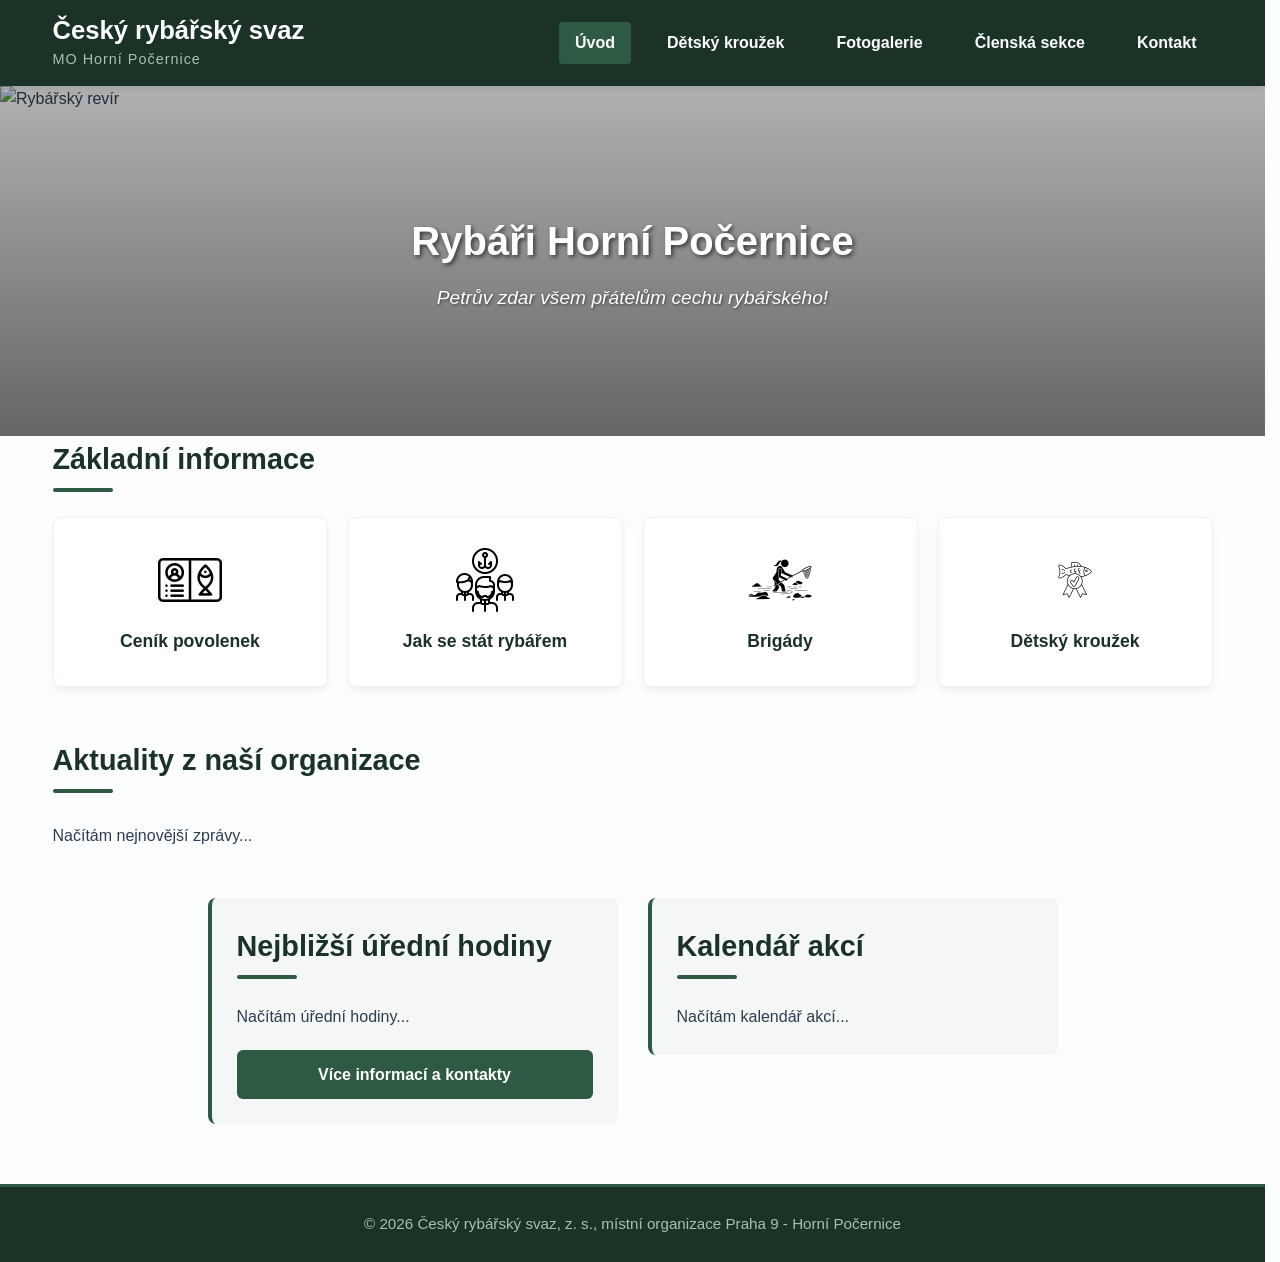
==== commit 1bc41377: "finalní verze 01" ====
--- a/index.html
+++ b/index.html
@@ -85,7 +85,7 @@
                         <p>Načítám úřední hodiny...</p>
                     </div>
 
-                    <a href="kontakt.html" class="btn-more" style="margin-top: 20px;">Více informací a kontakt</a>
+                    <a href="kontakt.html" class="btn-more" style="margin-top: 20px;">Více informací a kontakty</a>
                 </div>
             </section>
 
--- a/style.css
+++ b/style.css
@@ -8,7 +8,6 @@
 }
 
 html {
-    /* FIX: Zabírá místo pro scrollbar dopředu, takže stránka neodskakuje vpravo/vlevo */
     scrollbar-gutter: stable;
 }
 
@@ -53,7 +52,7 @@
    2. HLAVIČKA A NAVIGACE
    ========================================================================== */
 header {
-    background-color: #1a3326; /* Tmavá břidlicově zelená */
+    background-color: #1a3326;
     color: #ffffff;
     padding: 15px 0;
     box-shadow: 0 2px 10px rgba(0,0,0,0.1);
@@ -63,7 +62,7 @@
     display: flex;
     justify-content: space-between;
     align-items: center;
-    flex-wrap: wrap; /* Pro přehledné rozbalení na mobilu */
+    flex-wrap: wrap;
 }
 
 .logo-area h1 {
@@ -210,11 +209,15 @@
 .flex-news-cal {
     display: flex;
     gap: 30px;
-    align-items: stretch;
-}
-
+    max-width: 850px;       /* Omezí celkovou šířku sekce */
+    margin: 0 auto;          /* Vycentruje sekci přesně na střed stránky */
+    align-items: flex-start; /* Dynamická výška podle obsahu */
+}
+
+/* Levý sloupec - Úřední hodiny */
 .news-list {
-    flex: 0 0 340px;
+    flex: 1;
+    min-width: 0;
     background-color: #f4f7f5;
     padding: 25px;
     border-radius: 8px;
@@ -227,12 +230,12 @@
     width: 100%;
     display: flex;
     flex-direction: column;
-    flex-grow: 1;
-    justify-content: space-between;
-}
-
+}
+
+/* Pravý sloupec - Kalendář akcí */
 a.clickable-aside {
     flex: 1;
+    min-width: 0;
     background-color: #f4f7f5;
     padding: 25px;
     border-radius: 8px;
@@ -253,137 +256,29 @@
     color: #1a3326;
 }
 
-#aktuality-list {
-    display: flex;
-    flex-direction: column;
-    gap: 20px;
-    margin-bottom: 25px;
-}
-
-.news-entry {
-    display: flex;
-    gap: 20px;
-    background: #ffffff;
-    padding: 15px;
+/* Tlačítko pod úředními hodinami */
+.btn-more, .btn-more-hours {
+    display: block;
+    width: 100%;
+    text-align: center;
+    background: #2e5a44;
+    color: #ffffff !important;
+    text-decoration: none;
+    padding: 12px 20px;
     border-radius: 6px;
-    box-shadow: 0 2px 5px rgba(0,0,0,0.05);
-    border: 1px solid #eef2f0;
-    transition: transform 0.2s ease, box-shadow 0.2s ease;
-    position: relative; 
-    cursor: pointer;
-}
-
-.news-date {
-    background-color: #2e5a44;
-    color: #ffffff;
-    font-weight: bold;
-    padding: 10px;
-    border-radius: 6px;
-    min-width: 65px;
-    height: fit-content;
-    text-align: center;
-    font-size: 0.9rem;
-    letter-spacing: 0.5px;
-    box-shadow: 0 2px 4px rgba(0,0,0,0.1);
-}
-
-.news-content {
-    flex: 1;
-}
-
-.news-content h3 {
-    margin: 0 0 8px 0;
-    font-size: 1.3rem;
-}
-
-.news-content h3 a {
-    color: #1a3326;
-    text-decoration: none;
-    transition: color 0.2s;
-}
-
-.news-entry h3 a::after {
-    content: "";
-    position: absolute;
-    top: 0;
-    left: 0;
-    right: 0;
-    bottom: 0;
-    z-index: 1;
-}
-
-.news-content p {
-    margin: 0;
-    color: #555555;
-    font-size: 0.95rem;
-}
-
-.news-entry:hover {
-    transform: translateY(-3px);
-    box-shadow: 0 5px 15px rgba(46, 90, 68, 0.1);
-}
-
-.news-entry:hover .news-content h3 a {
-    color: #438463;
-}
-
-.btn-more {
-    display: inline-block;
-    background: #2e5a44;
-    color: #ffffff;
-    text-decoration: none;
-    padding: 12px 24px;
-    border-radius: 4px;
-    font-weight: bold;
-    transition: background 0.2s;
-}
-
-.btn-more:hover {
+    font-weight: 600;
+    margin-top: 20px;
+    transition: background 0.2s ease;
+    box-sizing: border-box;
+}
+
+.btn-more:hover, .btn-more-hours:hover {
     background: #1d3a2b;
-}
-
-.news-entry-hours {
-    display: flex;
-    gap: 20px;
-    background: #ffffff;
-    padding: 15px;
-    border-radius: 6px;
-    box-shadow: 0 2px 5px rgba(0,0,0,0.05);
-    border: 1px solid #eef2f0;
-    margin-bottom: 15px;
-}
-
-.news-content-hours {
-    display: flex;
-    align-items: center;
-    flex: 1;
-}
-
-.news-content-hours p {
-    margin: 0;
-    white-space: nowrap;
-    color: #2c3e50;
-    font-size: 1rem;
-}
-
-.btn-more-hours {
-    display: block;
-    background: #2e5a44;
-    color: #ffffff;
-    text-decoration: none;
-    padding: 12px 24px;
-    border-radius: 4px;
-    font-weight: bold;
-    transition: background 0.2s;
-    margin-top: 20px;
-    text-align: center;
-}
-
-.btn-more-hours:hover {
-    background: #1d3a2b;
-}
-
-#kalendar-list {
+    color: #ffffff !important;
+}
+
+/* --- STYLOVÁNÍ MINIKALENDÁŘE A ÚŘEDNÍCH HODIN --- */
+#kalendar-list, #uredni-hodiny-list {
     display: flex;
     flex-direction: column;
     gap: 15px;
@@ -391,7 +286,7 @@
 
 .cal-item {
     display: flex;
-    align-items: center;
+    align-items: flex-start;
     gap: 15px;
     padding: 12px 0;
     border-bottom: 1px solid #e0e6e2;
@@ -409,6 +304,7 @@
     text-align: center;
     box-shadow: 0 2px 4px rgba(0,0,0,0.05);
     overflow: hidden;
+    flex-shrink: 0;
 }
 
 .cal-date strong {
@@ -433,7 +329,8 @@
     font-weight: 600;
     color: #1a3326;
     font-size: 1rem;
-    line-height: 1.3;
+    line-height: 1.35;
+    word-break: break-word;
 }
 
 .cal-info small {
@@ -444,7 +341,7 @@
 }
 
 /* ==========================================================================
-   6. STRÁNKA: AKTUALITY
+   6. STRÁNKA: AKTUALITY (A STREAM NA ÚVODU)
    ========================================================================== */
 .archiv-stream {
     display: flex;
@@ -596,27 +493,7 @@
     color: #438463;
 }
 
-.hours-table {
-    width: 100%;
-    margin-top: 15px;
-    border-collapse: collapse;
-}
-
-.hours-table td {
-    padding: 8px 0;
-    color: #4a5568;
-    border-bottom: 1px solid #f0f4f2;
-}
-
-.hours-table tr:last-child td {
-    border-bottom: none;
-}
-
-.hours-table td:first-child {
-    width: 30%;
-    color: #1a3326;
-}
-
+/* --- GRID ÚŘEDNÍCH HODIN V KONTAKTECH --- */
 .hours-card-full {
     background: #ffffff;
     border: 1px solid #eef2f0;
@@ -673,6 +550,38 @@
     align-items: center;
     gap: 8px;
     border: 1px solid #e0e6e2;
+}
+
+/* Infobox pro přijímání nových členů na stránce kontaktů */
+.member-info-box {
+    display: flex;
+    align-items: center;
+    gap: 12px;
+    background: #f4f7f5;
+    border: 1px solid #e0e6e2;
+    border-left: 3px solid #2e5a44;
+    padding: 12px 16px;
+    border-radius: 6px;
+    margin-bottom: 20px;
+    font-size: 0.9rem;
+    color: #1a3326;
+    line-height: 1.4;
+}
+
+.member-info-box i {
+    font-size: 1.2rem;
+    color: #2e5a44;
+    flex-shrink: 0;
+}
+
+.member-info-box a {
+    color: #2e5a44;
+    font-weight: 700;
+    text-decoration: none;
+}
+
+.member-info-box a:hover {
+    text-decoration: underline;
 }
 
 .hours-grid-full {
@@ -763,6 +672,7 @@
     .flex-news-cal {
         flex-direction: column;
         gap: 30px;
+        max-width: 100%;
     }
     
     .news-list {
@@ -788,12 +698,10 @@
         text-align: left;
     }
 
-    /* Zobrazíme tlačítko pro hamburger menu */
     .mobile-menu-btn {
         display: block;
     }
 
-    /* Navigace na mobilu: ve výchozím stavu skrytá */
     nav {
         display: none;
         flex-direction: column;
@@ -804,7 +712,6 @@
         border-top: 1px solid #2e5a44;
     }
 
-    /* Třída pridana přes JS při kliknutí na hamburger */
     nav.nav-open {
         display: flex;
     }
@@ -1074,4 +981,4 @@
         width: 100%;
         text-align: center;
     }
-}
+}
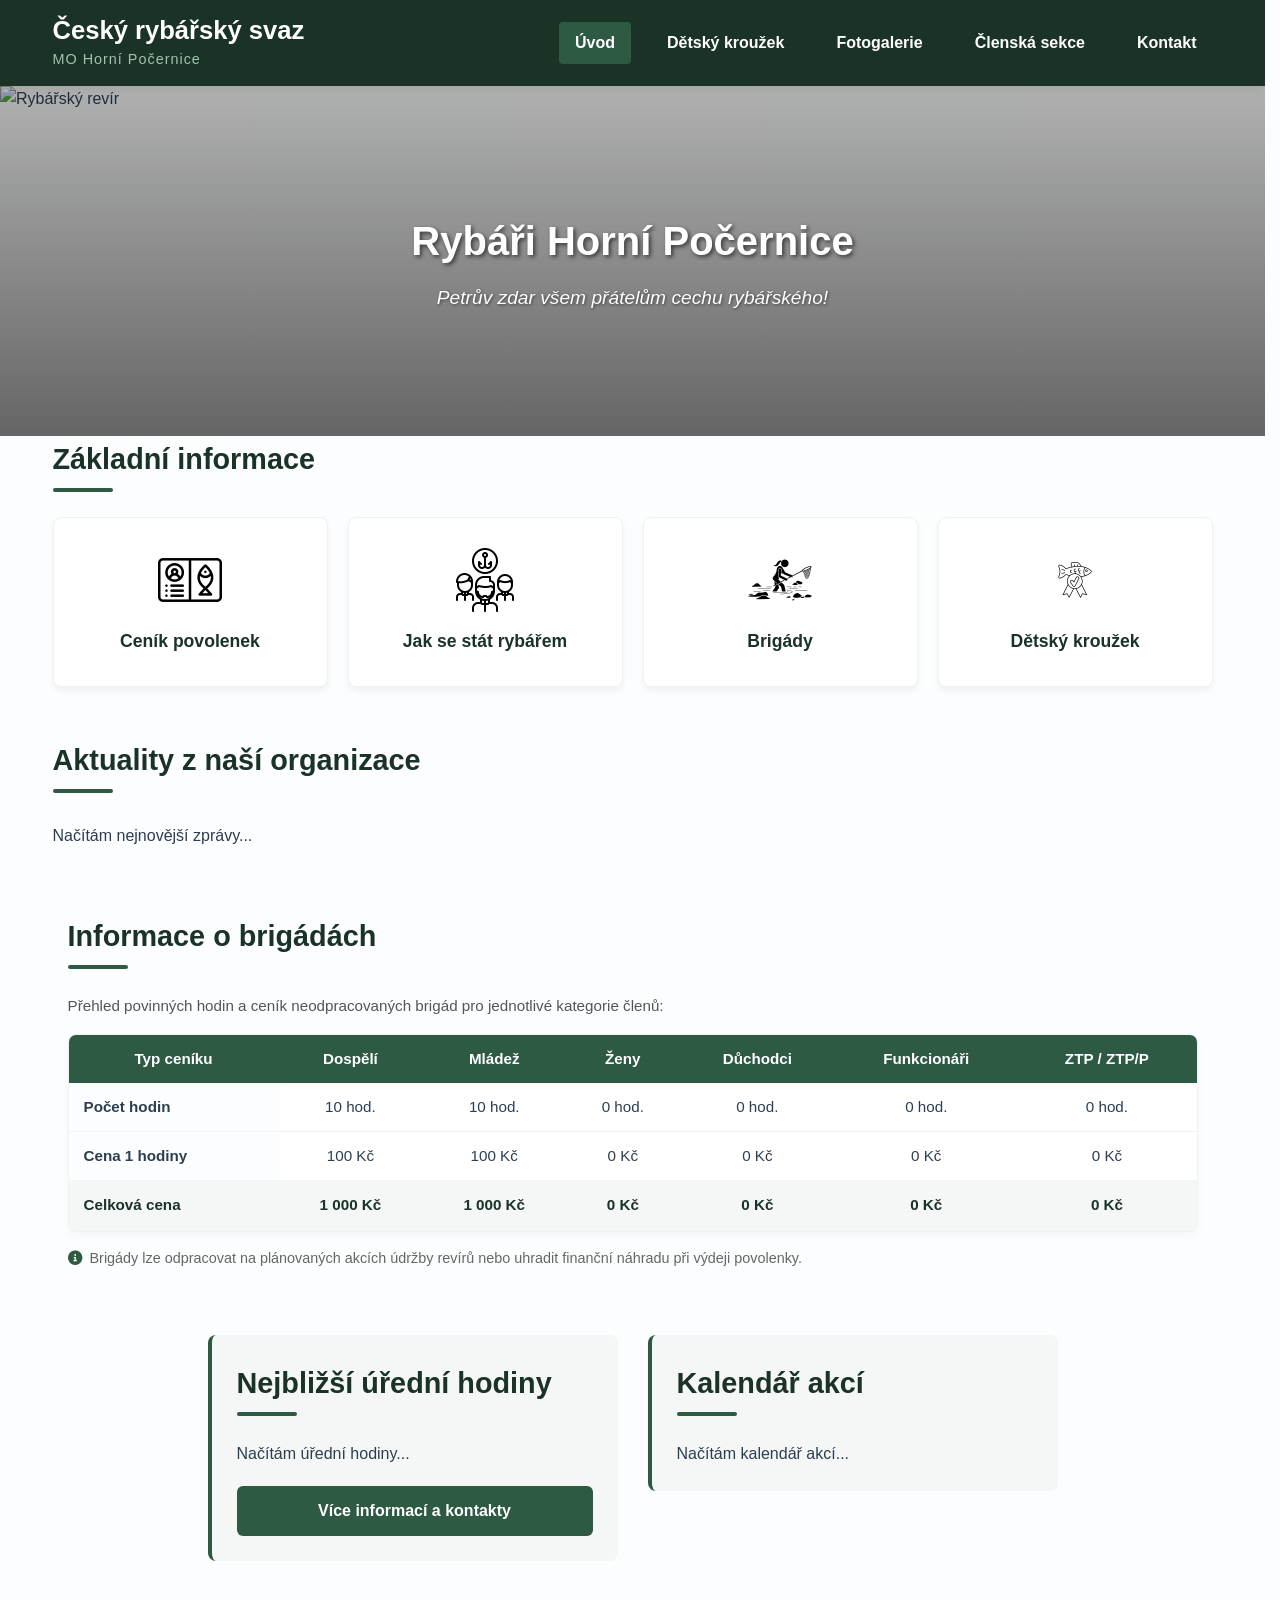
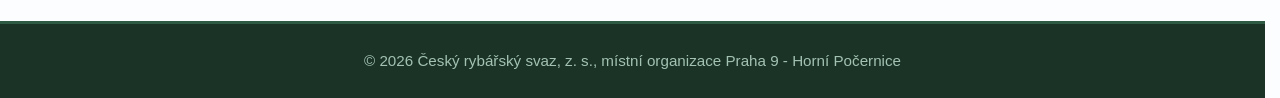
==== commit 2126e1c7: "brigády update" ====
--- a/index.html
+++ b/index.html
@@ -56,10 +56,10 @@
                     <img src="icon-clenstvi.png" alt="Členství">
                     <span>Jak se stát rybářem</span>
                 </a>
-                <a href="https://www.rybsvaz.cz/mo/-/praha-9-horni-pocernice" class="link-card" target="_blank" rel="noopener noreferrer">
-                    <img src="icon-brigady.png" alt="Brigády">
-                    <span>Brigády</span>
-                </a>
+                <a href="#brigady" class="link-card">
+					<img src="icon-brigady.png" alt="Brigády">
+					<span>Brigády</span>
+				</a>
                 <a href="detsky_krouzek.html" class="link-card" rel="noopener noreferrer">
                     <img src="icon-zkousky.png" alt="Zkoušky">
                     <span>Dětský kroužek</span>
@@ -74,6 +74,61 @@
                 <p>Načítám nejnovější zprávy...</p>
             </div>
         </section>
+		
+		<!-- Sekce Brigády -->
+		<section id="brigady" class="brigady-section" style="margin-bottom: 50px;">
+			<h2 class="section-title">Informace o brigádách</h2>
+			<p class="section-intro">Přehled povinných hodin a ceník neodpracovaných brigád pro jednotlivé kategorie členů:</p>
+			
+			<div class="table-responsive">
+				<table class="brigady-table">
+					<thead>
+						<tr>
+							<th>Typ ceníku</th>
+							<th>Dospělí</th>
+							<th>Mládež</th>
+							<th>Ženy</th>
+							<th>Důchodci</th>
+							<th>Funkcionáři</th>
+							<th>ZTP / ZTP/P</th>
+						</tr>
+					</thead>
+					<tbody>
+						<tr>
+							<td><strong>Počet hodin</strong></td>
+							<td>10 hod.</td>
+							<td>10 hod.</td>
+							<td>0 hod.</td>
+							<td>0 hod.</td>
+							<td>0 hod.</td>
+							<td>0 hod.</td>
+						</tr>
+						<tr>
+							<td><strong>Cena 1 hodiny</strong></td>
+							<td>100 Kč</td>
+							<td>100 Kč</td>
+							<td>0 Kč</td>
+							<td>0 Kč</td>
+							<td>0 Kč</td>
+							<td>0 Kč</td>
+						</tr>
+						<tr class="table-total-row">
+							<td><strong>Celková cena</strong></td>
+							<td><strong>1 000 Kč</strong></td>
+							<td><strong>1 000 Kč</strong></td>
+							<td><strong>0 Kč</strong></td>
+							<td><strong>0 Kč</strong></td>
+							<td><strong>0 Kč</strong></td>
+							<td><strong>0 Kč</strong></td>
+						</tr>
+					</tbody>
+				</table>
+			</div>
+
+			<p class="brigady-note">
+				<i class="fa-solid fa-circle-info"></i> Brigády lze odpracovat na plánovaných akcích údržby revírů nebo uhradit finanční náhradu při výdeji povolenky.
+			</p>
+		</section>
 
         <!-- 3. Úřední hodiny a Kalendář -->
         <div class="flex-news-cal">
--- a/style.css
+++ b/style.css
@@ -981,4 +981,92 @@
         width: 100%;
         text-align: center;
     }
+}
+
+/* ==========================================================================
+   12. SEKCE BRIGÁDY A ZVÝRAZNĚNÍ
+   ========================================================================== */
+html {
+    scroll-behavior: smooth; /* Zajistí plynulý dojezd po kliknutí na odkaz */
+}
+
+.brigady-section {
+    scroll-margin-top: 30px; /* Odsazení od vrchu po doscrollaování */
+    padding: 15px;
+    border-radius: 8px;
+    transition: background-color 0.5s ease;
+}
+
+/* Animace zvýraznění při prokliku na #brigady */
+.brigady-section:target {
+    animation: highlightBrigady 2.5s ease-in-out;
+}
+
+@keyframes highlightBrigady {
+    0% { background-color: rgba(46, 90, 68, 0.15); }
+    100% { background-color: transparent; }
+}
+
+.section-intro {
+    color: #555555;
+    margin-bottom: 15px;
+    font-size: 0.95rem;
+}
+
+.table-responsive {
+    width: 100%;
+    overflow-x: auto; /* Na mobilech umožní horizontální posun bez rozbití layoutu */
+    border-radius: 8px;
+    box-shadow: 0 4px 10px rgba(0, 0, 0, 0.03);
+    border: 1px solid #eef2f0;
+    background: #ffffff;
+    margin-bottom: 15px;
+}
+
+.brigady-table {
+    width: 100%;
+    border-collapse: collapse;
+    text-align: center;
+    font-size: 0.95rem;
+}
+
+.brigady-table th {
+    background-color: #2e5a44;
+    color: #ffffff;
+    padding: 12px 15px;
+    font-weight: 600;
+    white-space: nowrap;
+}
+
+.brigady-table td {
+    padding: 12px 15px;
+    border-bottom: 1px solid #f0f4f2;
+    color: #2c3e50;
+    white-space: nowrap;
+}
+
+.brigady-table td:first-child {
+    text-align: left;
+    background-color: #fcfdfe;
+}
+
+.brigady-table tr:hover {
+    background-color: #f4f7f5;
+}
+
+.brigady-table .table-total-row td {
+    background-color: #f4f7f5;
+    color: #1a3326;
+}
+
+.brigady-note {
+    font-size: 0.9rem;
+    color: #666666;
+    display: flex;
+    align-items: center;
+    gap: 8px;
+}
+
+.brigady-note i {
+    color: #2e5a44;
 }
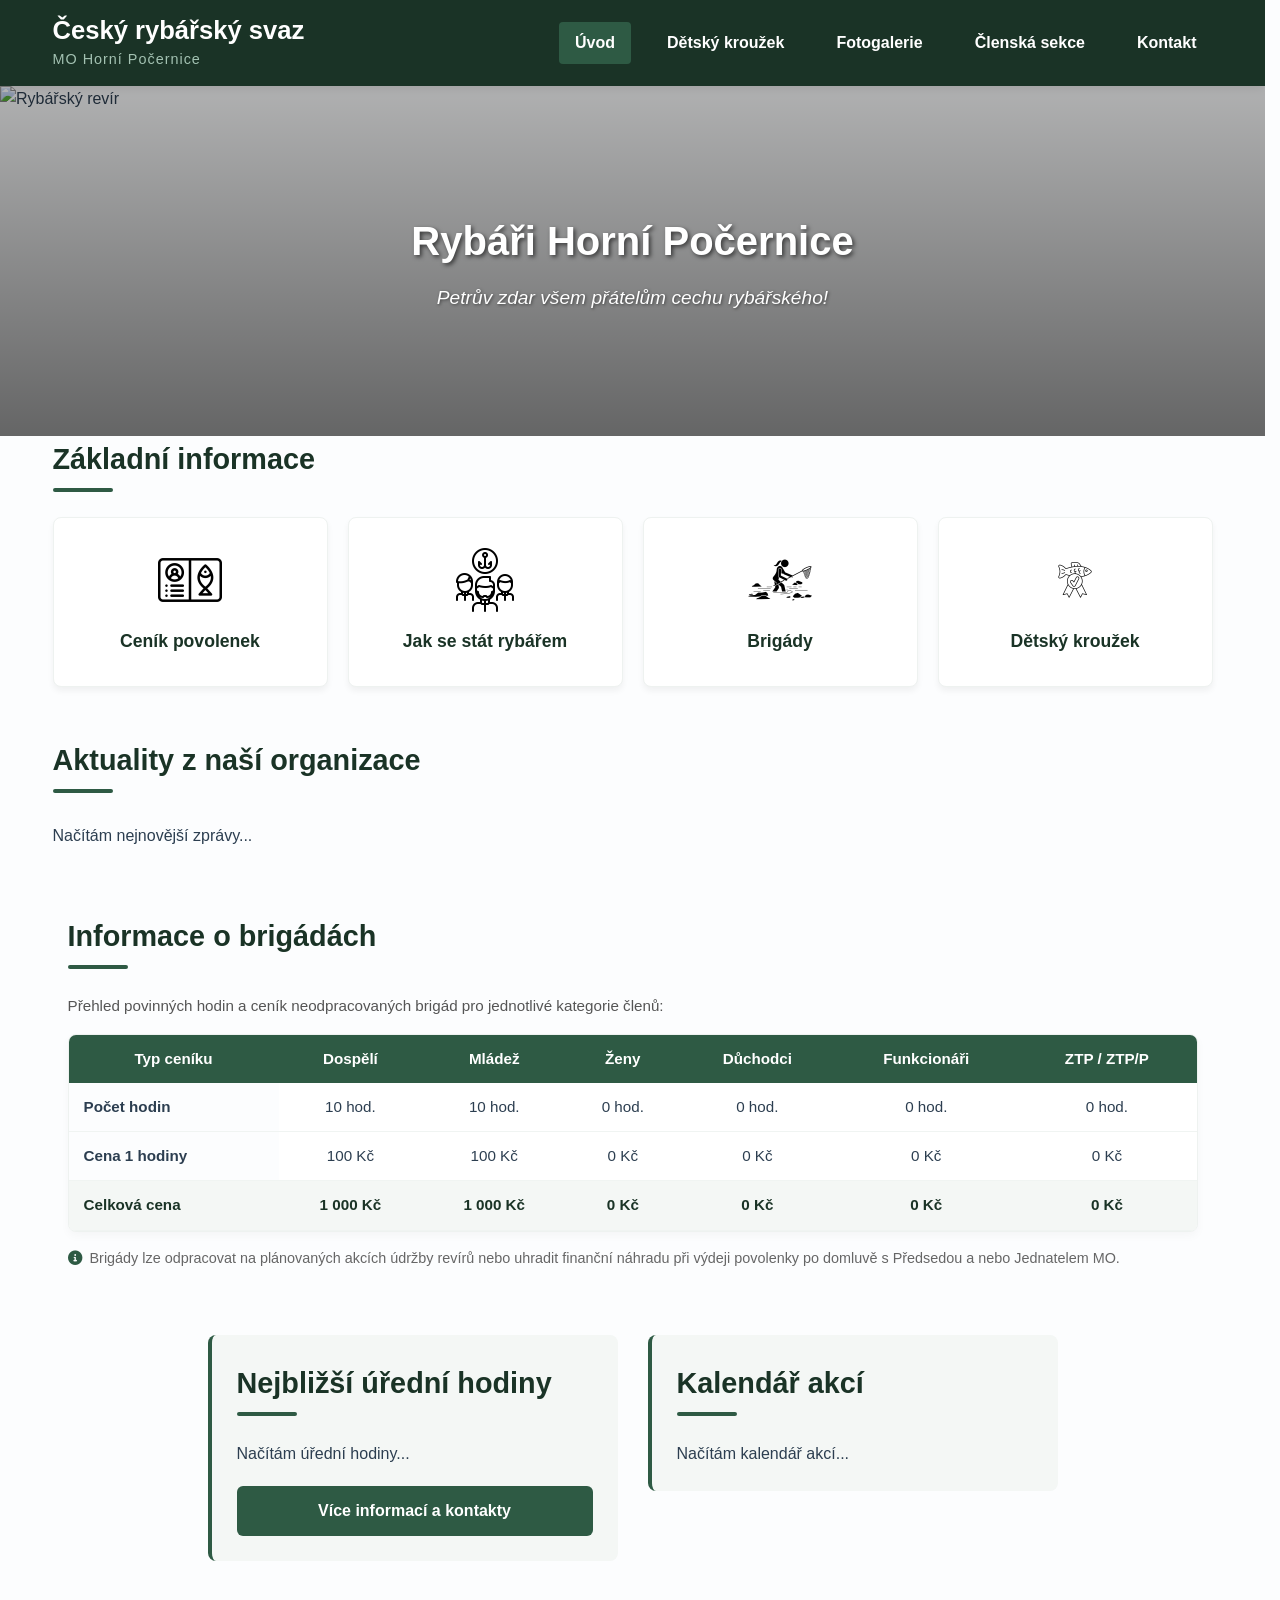
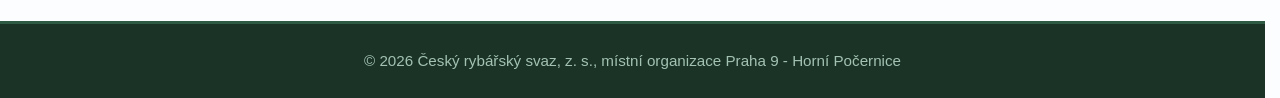
==== commit 98189e97: "přidání kontaktů a brigád" ====
--- a/index.html
+++ b/index.html
@@ -126,7 +126,7 @@
 			</div>
 
 			<p class="brigady-note">
-				<i class="fa-solid fa-circle-info"></i> Brigády lze odpracovat na plánovaných akcích údržby revírů nebo uhradit finanční náhradu při výdeji povolenky.
+				<i class="fa-solid fa-circle-info"></i> Brigády lze odpracovat na plánovaných akcích údržby revírů nebo uhradit finanční náhradu při výdeji povolenky po domluvě s Předsedou a nebo Jednatelem MO.
 			</p>
 		</section>
 
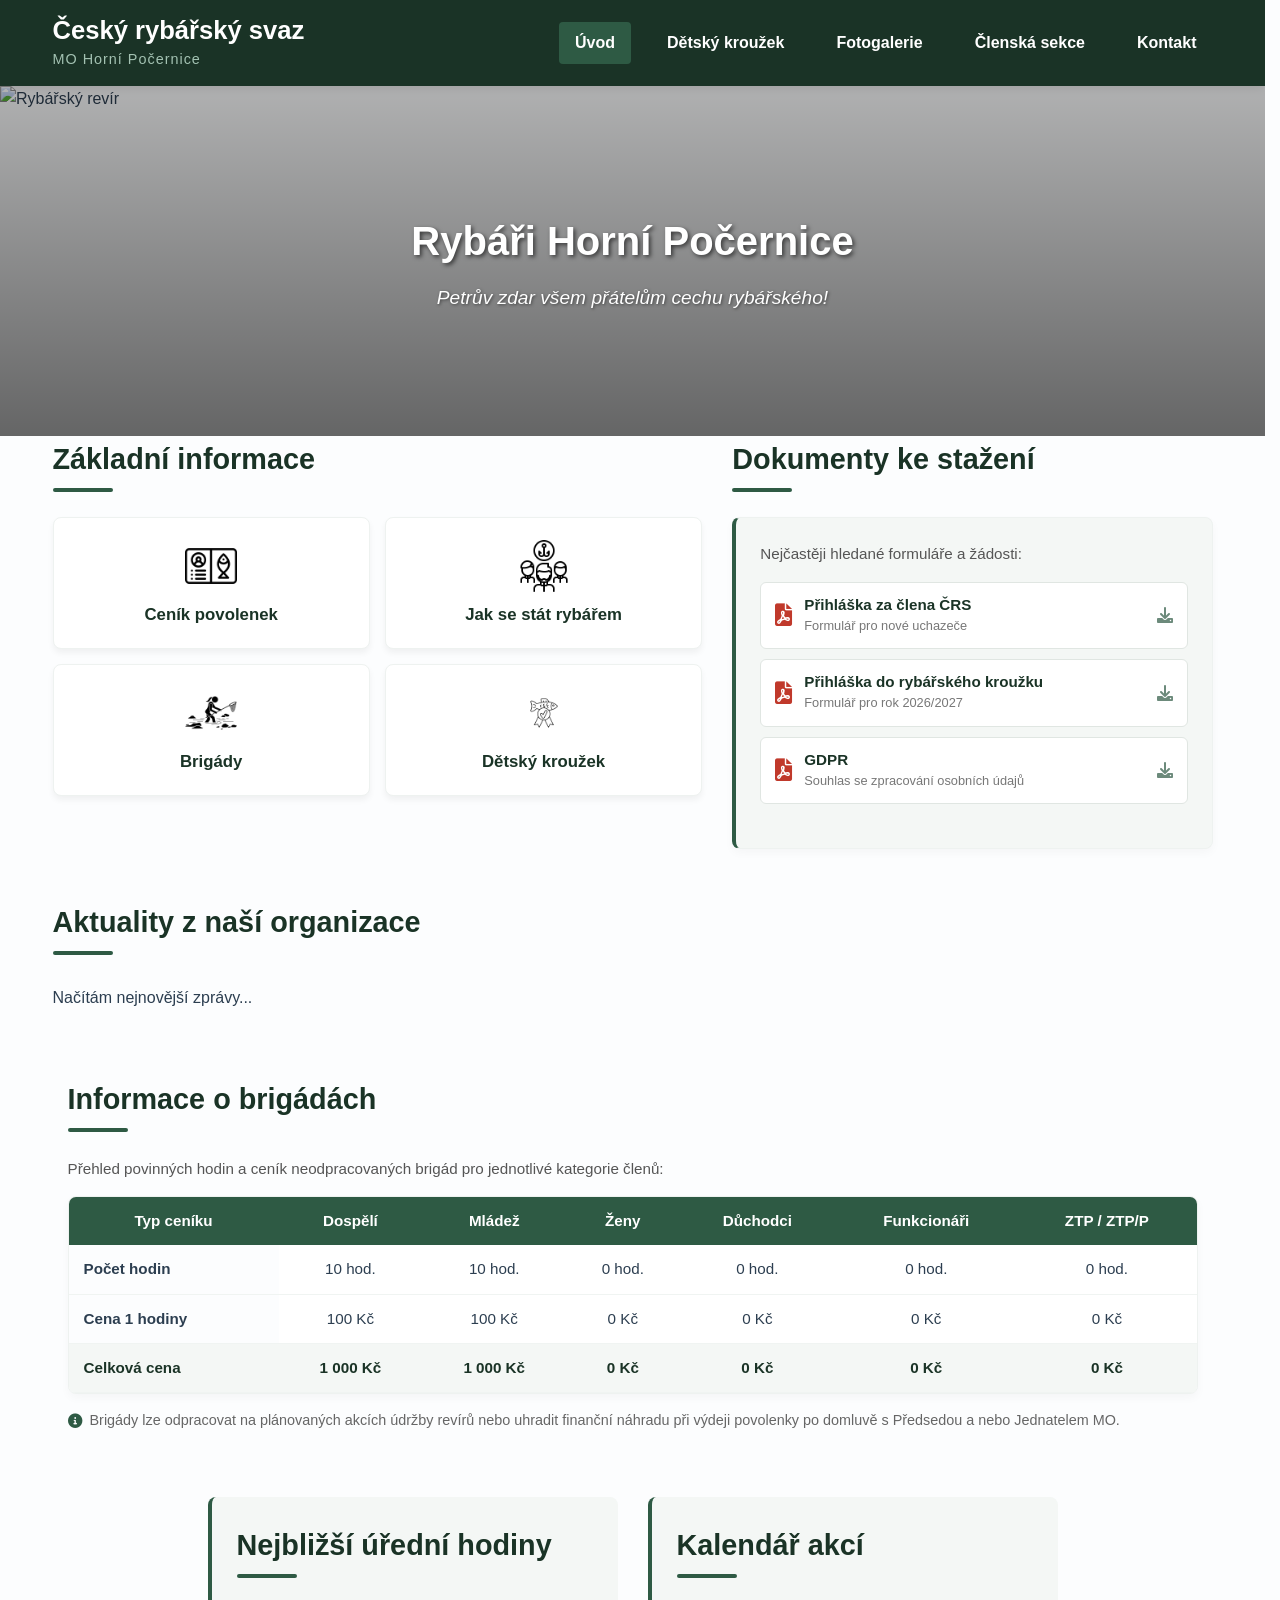
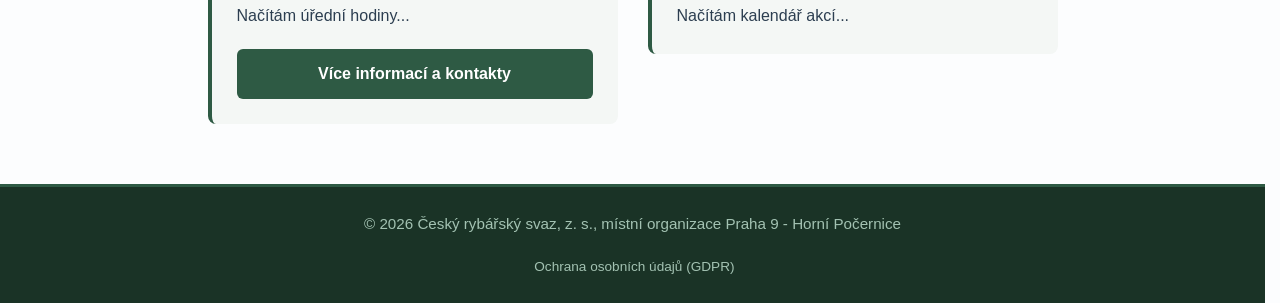
==== commit b24f770b: "přidání souborů" ====
--- a/index.html
+++ b/index.html
@@ -18,7 +18,6 @@
                 </a>
             </div>
 			
-			<!-- Tlačítko Hamburger menu pro mobily -->
             <button class="mobile-menu-btn" onclick="document.querySelector('nav').classList.toggle('nav-open')">
                 <i class="fa-solid fa-bars"></i>
             </button>
@@ -44,26 +43,73 @@
     </div>
 
     <main class="container">
-        <!-- 1. Rychlé odkazy -->
-        <section class="quick-links">
-            <h2 class="section-title">Základní informace</h2>
-            <div class="grid-links">
-                <a href="https://www.rybsvaz.cz/povolenka-k-lovu" class="link-card" target="_blank" rel="noopener noreferrer">
-                    <img src="icon-povolenka.png" alt="Povolenky">
-                    <span>Ceník povolenek</span>
-                </a>
-                <a href="https://www.rybsvaz.cz/jak-se-stat-rybarem" class="link-card" target="_blank" rel="noopener noreferrer">
-                    <img src="icon-clenstvi.png" alt="Členství">
-                    <span>Jak se stát rybářem</span>
-                </a>
-                <a href="#brigady" class="link-card">
-					<img src="icon-brigady.png" alt="Brigády">
-					<span>Brigády</span>
-				</a>
-                <a href="detsky_krouzek.html" class="link-card" rel="noopener noreferrer">
-                    <img src="icon-zkousky.png" alt="Zkoušky">
-                    <span>Dětský kroužek</span>
-                </a>
+        <!-- 1. Rychlé odkazy + Dokumenty ke stažení -->
+        <section class="quick-links-section" style="margin-bottom: 50px;">
+            <div class="top-dashboard-grid">
+                <!-- Levá část: mřížka 2x2 -->
+                <div class="quick-links-col">
+                    <h2 class="section-title">Základní informace</h2>
+                    <div class="grid-links-2x2">
+                        <a href="https://www.rybsvaz.cz/povolenka-k-lovu" class="link-card" target="_blank" rel="noopener noreferrer">
+                            <img src="icon-povolenka.png" alt="Povolenky">
+                            <span>Ceník povolenek</span>
+                        </a>
+                        <a href="https://www.rybsvaz.cz/jak-se-stat-rybarem" class="link-card" target="_blank" rel="noopener noreferrer">
+                            <img src="icon-clenstvi.png" alt="Členství">
+                            <span>Jak se stát rybářem</span>
+                        </a>
+                        <a href="#brigady" class="link-card">
+                            <img src="icon-brigady.png" alt="Brigády">
+                            <span>Brigády</span>
+                        </a>
+                        <a href="detsky_krouzek.html" class="link-card">
+                            <img src="icon-zkousky.png" alt="Zkoušky">
+                            <span>Dětský kroužek</span>
+                        </a>
+                    </div>
+                </div>
+
+                <!-- Pravá část: Samostatný box pro dokumenty -->
+                <div class="downloads-featured-box">
+                    <h2 class="section-title">Dokumenty ke stažení</h2>
+                    <div class="downloads-card">
+                        <p class="downloads-intro">Nejčastěji hledané formuláře a žádosti:</p>
+                
+                        <ul class="download-list">
+                            <li>
+                                <a href="docs/přihláška ČRS MO Horní Počernice.pdf" download="Prihlaska_za_clena_CRS_Horni_Pocernice.pdf">
+                                    <i class="fa-solid fa-file-pdf file-icon red"></i>
+                                    <div class="file-text">
+                                        <strong>Přihláška za člena ČRS</strong>
+                                        <small>Formulář pro nové uchazeče</small>
+                                    </div>
+                                    <i class="fa-solid fa-download download-action"></i>
+                                </a>
+                            </li>
+                            <li>
+                                <a href="docs/přihláška do rybářského kroužku.pdf" download="Prihlaska_detsky_krouzek_CRS_Horni_Pocernice.pdf">
+                                    <i class="fa-solid fa-file-pdf file-icon red"></i>
+                                    <div class="file-text">
+                                        <strong>Přihláška do rybářského kroužku</strong>
+                                        <small>Formulář pro rok 2026/2027</small>
+                                    </div>
+                                    <i class="fa-solid fa-download download-action"></i>
+                                </a>
+                            </li>
+                            <li>
+                                <a href="docs/GDPR.pdf" download="GDPR.pdf">
+                                    <i class="fa-solid fa-file-pdf file-icon red"></i>
+                                    <div class="file-text">
+                                        <strong>GDPR</strong>
+                                        <small>Souhlas se zpracování osobních údajů</small>
+                                    </div>
+                                    <i class="fa-solid fa-download download-action"></i>
+                                </a>
+                            </li>
+                        </ul>
+
+                    </div>
+                </div>
             </div>
         </section>
 
@@ -155,8 +201,13 @@
     </main>
 
     <footer>
-        <div class="container">
+        <div class="container footer-flex">
             <p>&copy; 2026 Český rybářský svaz, z. s., místní organizace Praha 9 - Horní Počernice</p>
+            <p style="margin-top: 8px; font-size: 0.85rem;">
+                <a href="https://e.pcloud.link/publink/show?code=kZbyzX7ZAAmmEEytlmB9Cq4a7fOHipLxetAV" target="_blank" rel="noopener noreferrer" style="color: #a3c2b2; text-decoration: none;">
+                    <i class="fa-solid fa-shield-halved"></i> Ochrana osobních údajů (GDPR)
+                </a>
+            </p>
         </div>
     </footer>
 
--- a/style.css
+++ b/style.css
@@ -9,6 +9,7 @@
 
 html {
     scrollbar-gutter: stable;
+    scroll-behavior: smooth;
 }
 
 body {
@@ -28,7 +29,6 @@
     padding: 40px 0;
 }
 
-/* Společný styl pro nadpisy sekcí / stránek */
 .section-title, .page-title {
     font-size: 1.8rem;
     color: #1a3326;
@@ -96,7 +96,6 @@
     color: #ffffff;
 }
 
-/* Tlačítko Hamburger menu na výchozím rozlišení skryté */
 .mobile-menu-btn {
     display: none;
     background: #2e5a44;
@@ -157,16 +156,20 @@
 }
 
 /* ==========================================================================
-   4. RYCHLÉ ODKAZY (GRID KARTY NA ÚVODU)
+   4. ROZLOŽENÍ HORNÍHO PANELU (2x2 ODKAZY + DOKUMENTY KE STAŽENÍ)
    ========================================================================== */
-.quick-links {
-    margin-bottom: 50px;
-}
-
-.grid-links {
+.top-dashboard-grid {
     display: grid;
-    grid-template-columns: repeat(auto-fit, minmax(220px, 1fr));
-    gap: 20px;
+    grid-template-columns: 1.15fr 0.85fr;
+    gap: 30px;
+    align-items: start;
+}
+
+/* Levý sloupec: mřížka 2x2 */
+.grid-links-2x2 {
+    display: grid;
+    grid-template-columns: repeat(2, 1fr);
+    gap: 15px;
 }
 
 .link-card {
@@ -175,32 +178,160 @@
     align-items: center;
     justify-content: center;
     background: #ffffff;
-    padding: 30px 20px;
+    padding: 22px 15px;
     border-radius: 8px;
     text-decoration: none;
     color: #1a3326;
     box-shadow: 0 4px 6px rgba(0,0,0,0.05);
     border: 1px solid #eef2f0;
     transition: all 0.2s ease;
+    text-align: center;
 }
 
 .link-card img {
-    width: 64px;
-    height: 64px;
-    margin-bottom: 15px;
+    width: 52px;
+    height: 52px;
+    margin-bottom: 12px;
     object-fit: contain;
 }
 
 .link-card span {
     font-weight: 700;
-    font-size: 1.1rem;
-    text-align: center;
+    font-size: 1.05rem;
+    line-height: 1.3;
 }
 
 .link-card:hover {
-    transform: translateY(-5px);
+    transform: translateY(-4px);
     box-shadow: 0 8px 15px rgba(46, 90, 68, 0.12);
     border-color: #2e5a44;
+}
+
+/* Pravý sloupec: Panel dokumentů */
+.downloads-card {
+    background-color: #f4f7f5;
+    border-radius: 8px;
+    border-left: 4px solid #2e5a44;
+    padding: 24px;
+    box-shadow: 0 4px 10px rgba(0, 0, 0, 0.03);
+    border-top: 1px solid #eef2f0;
+    border-right: 1px solid #eef2f0;
+    border-bottom: 1px solid #eef2f0;
+    display: flex;
+    flex-direction: column;
+}
+
+.downloads-intro {
+    font-size: 0.95rem;
+    color: #555555;
+    margin-bottom: 15px;
+}
+
+.download-list {
+    list-style: none;
+    margin: 0;
+    padding: 0;
+    display: flex;
+    flex-direction: column;
+    gap: 10px;
+    margin-bottom: 20px;
+}
+
+.download-list li a {
+    display: flex;
+    align-items: center;
+    gap: 12px;
+    background: #ffffff;
+    padding: 12px 14px;
+    border-radius: 6px;
+    text-decoration: none;
+    border: 1px solid #e0e6e2;
+    transition: all 0.2s ease;
+}
+
+.download-list li a:hover {
+    border-color: #2e5a44;
+    box-shadow: 0 3px 8px rgba(46, 90, 68, 0.1);
+    transform: translateX(3px);
+}
+
+.download-list .file-icon {
+    font-size: 1.4rem;
+    flex-shrink: 0;
+}
+
+.download-list .file-icon.red {
+    color: #c0392b;
+}
+
+.download-list .file-icon.green {
+    color: #2e5a44;
+}
+
+.download-list .file-text {
+    flex: 1;
+    min-width: 0;
+    display: flex;
+    flex-direction: column;
+}
+
+.download-list .file-text strong {
+    color: #1a3326;
+    font-size: 0.95rem;
+    line-height: 1.25;
+}
+
+.download-list .file-text small {
+    color: #777777;
+    font-size: 0.8rem;
+    margin-top: 2px;
+}
+
+.download-list .download-action {
+    color: #2e5a44;
+    font-size: 1rem;
+    opacity: 0.7;
+    transition: opacity 0.2s, transform 0.2s;
+}
+
+.download-list li a:hover .download-action {
+    opacity: 1;
+    transform: scale(1.15);
+}
+
+/* Tlačítko na celý pCloud archiv */
+.btn-all-pcloud {
+    display: inline-flex;
+    align-items: center;
+    justify-content: center;
+    gap: 8px;
+    background: #2e5a44;
+    color: #ffffff !important;
+    text-decoration: none;
+    padding: 12px 16px;
+    border-radius: 6px;
+    font-weight: 600;
+    font-size: 0.95rem;
+    transition: background 0.2s ease;
+    text-align: center;
+}
+
+.btn-all-pcloud:hover {
+    background: #1a3326;
+}
+
+/* Responzivita pro nový panel */
+@media (max-width: 992px) {
+    .top-dashboard-grid {
+        grid-template-columns: 1fr;
+        gap: 35px;
+    }
+}
+
+@media (max-width: 550px) {
+    .grid-links-2x2 {
+        grid-template-columns: 1fr;
+    }
 }
 
 /* ==========================================================================
@@ -209,9 +340,9 @@
 .flex-news-cal {
     display: flex;
     gap: 30px;
-    max-width: 850px;       /* Omezí celkovou šířku sekce */
-    margin: 0 auto;          /* Vycentruje sekci přesně na střed stránky */
-    align-items: flex-start; /* Dynamická výška podle obsahu */
+    max-width: 850px;
+    margin: 0 auto;
+    align-items: flex-start;
 }
 
 /* Levý sloupec - Úřední hodiny */
@@ -256,7 +387,6 @@
     color: #1a3326;
 }
 
-/* Tlačítko pod úředními hodinami */
 .btn-more, .btn-more-hours {
     display: block;
     width: 100%;
@@ -277,7 +407,6 @@
     color: #ffffff !important;
 }
 
-/* --- STYLOVÁNÍ MINIKALENDÁŘE A ÚŘEDNÍCH HODIN --- */
 #kalendar-list, #uredni-hodiny-list {
     display: flex;
     flex-direction: column;
@@ -376,12 +505,27 @@
     line-height: 1.3;
 }
 
-.article-image {
-    width: 100%;
-    max-height: 450px;
-    object-fit: cover;
-    border-radius: 6px;
-    margin-bottom: 20px;
+.article-image,
+.archiv-stream img,
+#aktuality-index-list .full-article-card img {
+    display: block;
+    width: 50%;
+    max-width: 480px;
+    height: auto;
+    object-fit: contain;
+    margin: 20px auto 25px auto;
+    border-radius: 8px;
+    box-shadow: 0 4px 16px rgba(0, 0, 0, 0.08);
+    border: 1px solid #eef2f0;
+    cursor: zoom-in;
+    transition: transform 0.2s ease, box-shadow 0.2s ease;
+}
+
+.article-image:hover,
+.archiv-stream img:hover,
+#aktuality-index-list .full-article-card img:hover {
+    transform: scale(1.01);
+    box-shadow: 0 8px 24px rgba(46, 90, 68, 0.15);
 }
 
 .article-perex {
@@ -493,7 +637,6 @@
     color: #438463;
 }
 
-/* --- GRID ÚŘEDNÍCH HODIN V KONTAKTECH --- */
 .hours-card-full {
     background: #ffffff;
     border: 1px solid #eef2f0;
@@ -552,7 +695,6 @@
     border: 1px solid #e0e6e2;
 }
 
-/* Infobox pro přijímání nových členů na stránce kontaktů */
 .member-info-box {
     display: flex;
     align-items: center;
@@ -665,6 +807,13 @@
     border-top: 3px solid #2e5a44;
 }
 
+.footer-flex {
+    display: flex;
+    flex-direction: column;
+    align-items: center;
+    gap: 12px;
+}
+
 /* ==========================================================================
    9. RESPONSIVITA (MEDIA QUERIES PRO MOBILY A TABLETY)
    ========================================================================== */
@@ -746,6 +895,14 @@
     
     .full-article-card {
         padding: 20px;
+    }
+
+    .article-image,
+    .archiv-stream img,
+    #aktuality-index-list .full-article-card img {
+        width: 100%;
+        max-width: 100%;
+        margin: 15px 0 20px 0;
     }
 }
 
@@ -984,20 +1141,15 @@
 }
 
 /* ==========================================================================
-   12. SEKCE BRIGÁDY A ZVÝRAZNĚNÍ
+   12. SEKCE: BRIGÁDY A ZVÝRAZNĚNÍ
    ========================================================================== */
-html {
-    scroll-behavior: smooth; /* Zajistí plynulý dojezd po kliknutí na odkaz */
-}
-
 .brigady-section {
-    scroll-margin-top: 30px; /* Odsazení od vrchu po doscrollaování */
+    scroll-margin-top: 30px;
     padding: 15px;
     border-radius: 8px;
     transition: background-color 0.5s ease;
 }
 
-/* Animace zvýraznění při prokliku na #brigady */
 .brigady-section:target {
     animation: highlightBrigady 2.5s ease-in-out;
 }
@@ -1015,7 +1167,7 @@
 
 .table-responsive {
     width: 100%;
-    overflow-x: auto; /* Na mobilech umožní horizontální posun bez rozbití layoutu */
+    overflow-x: auto;
     border-radius: 8px;
     box-shadow: 0 4px 10px rgba(0, 0, 0, 0.03);
     border: 1px solid #eef2f0;
@@ -1069,4 +1221,100 @@
 
 .brigady-note i {
     color: #2e5a44;
+}
+
+/* ==========================================================================
+   13. SEKCE: DĚTSKÝ KROUŽEK (CELÝ LETÁK)
+   ========================================================================== */
+.poster-container {
+    display: flex;
+    justify-content: center;
+    margin-bottom: 25px;
+}
+
+.full-poster-img {
+    max-width: 100%;
+    height: auto;
+    border-radius: 8px;
+    box-shadow: 0 8px 25px rgba(0,0,0,0.1);
+    border: 1px solid #eef2f0;
+}
+
+.poster-download-wrap {
+    text-align: center;
+    margin-bottom: 40px;
+}
+
+.btn-download-poster {
+    display: inline-flex;
+    align-items: center;
+    gap: 8px;
+    background: #2e5a44;
+    color: #ffffff;
+    text-decoration: none;
+    padding: 12px 24px;
+    border-radius: 6px;
+    font-size: 1rem;
+    font-weight: 600;
+    transition: background-color 0.2s ease, transform 0.2s ease;
+}
+
+.btn-download-poster:hover {
+    background: #1a3326;
+    transform: translateY(-2px);
+}
+
+/* ==========================================================================
+   14. VYSKAKOVACÍ MODÁLNÍ OKNO PRO OBRÁZKY (LIGHTBOX / POPUP)
+   ========================================================================== */
+.image-modal {
+    display: none;
+    position: fixed;
+    z-index: 9999;
+    inset: 0;
+    width: 100%;
+    height: 100%;
+    background-color: rgba(0, 0, 0, 0.88);
+    backdrop-filter: blur(5px);
+    justify-content: center;
+    align-items: center;
+    padding: 20px;
+    box-sizing: border-box;
+    cursor: zoom-out;
+}
+
+.image-modal.active {
+    display: flex;
+    animation: modalFadeIn 0.25s ease;
+}
+
+.image-modal img {
+    max-width: 95vw;
+    max-height: 90vh;
+    object-fit: contain;
+    border-radius: 8px;
+    box-shadow: 0 10px 40px rgba(0, 0, 0, 0.6);
+    cursor: default;
+}
+
+.modal-close {
+    position: absolute;
+    top: 20px;
+    right: 30px;
+    color: #ffffff;
+    font-size: 40px;
+    font-weight: bold;
+    cursor: pointer;
+    line-height: 1;
+    transition: color 0.2s;
+    user-select: none;
+}
+
+.modal-close:hover {
+    color: #ffd700;
+}
+
+@keyframes modalFadeIn {
+    from { opacity: 0; }
+    to { opacity: 1; }
 }
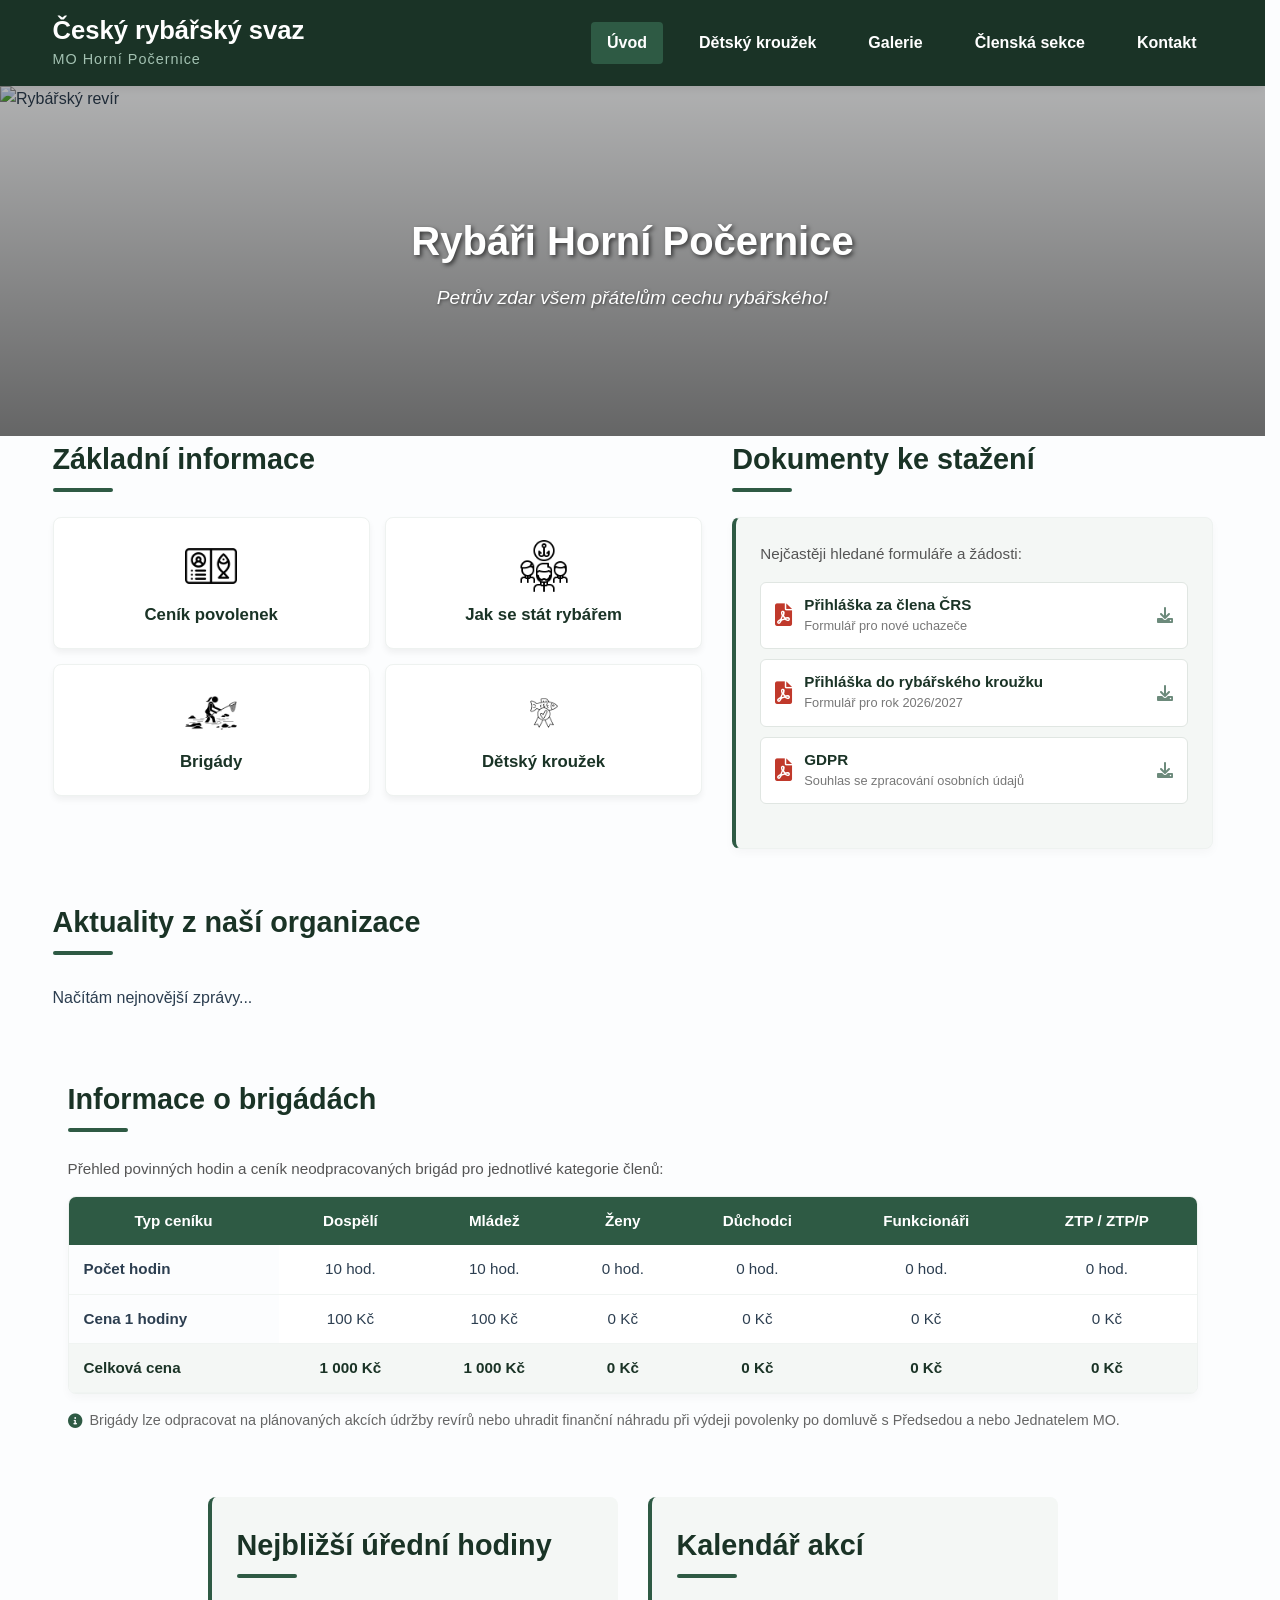
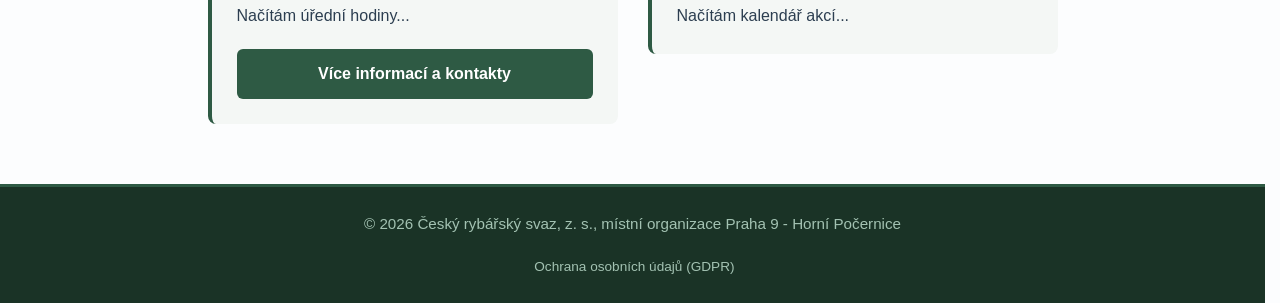
==== commit bb27e4a5: "fotogalerie died přepis na Galerii" ====
--- a/index.html
+++ b/index.html
@@ -25,7 +25,7 @@
             <nav>
                 <a href="index.html" class="active">Úvod</a>
                 <a href="detsky_krouzek.html">Dětský kroužek</a>
-				<a href="fotogalerie.html">Fotogalerie</a>
+				<a href="fotogalerie.html">Galerie</a>
 				<a href="clenska_sekce.html">Členská sekce</a>
                 <a href="kontakt.html">Kontakt</a>
             </nav>
